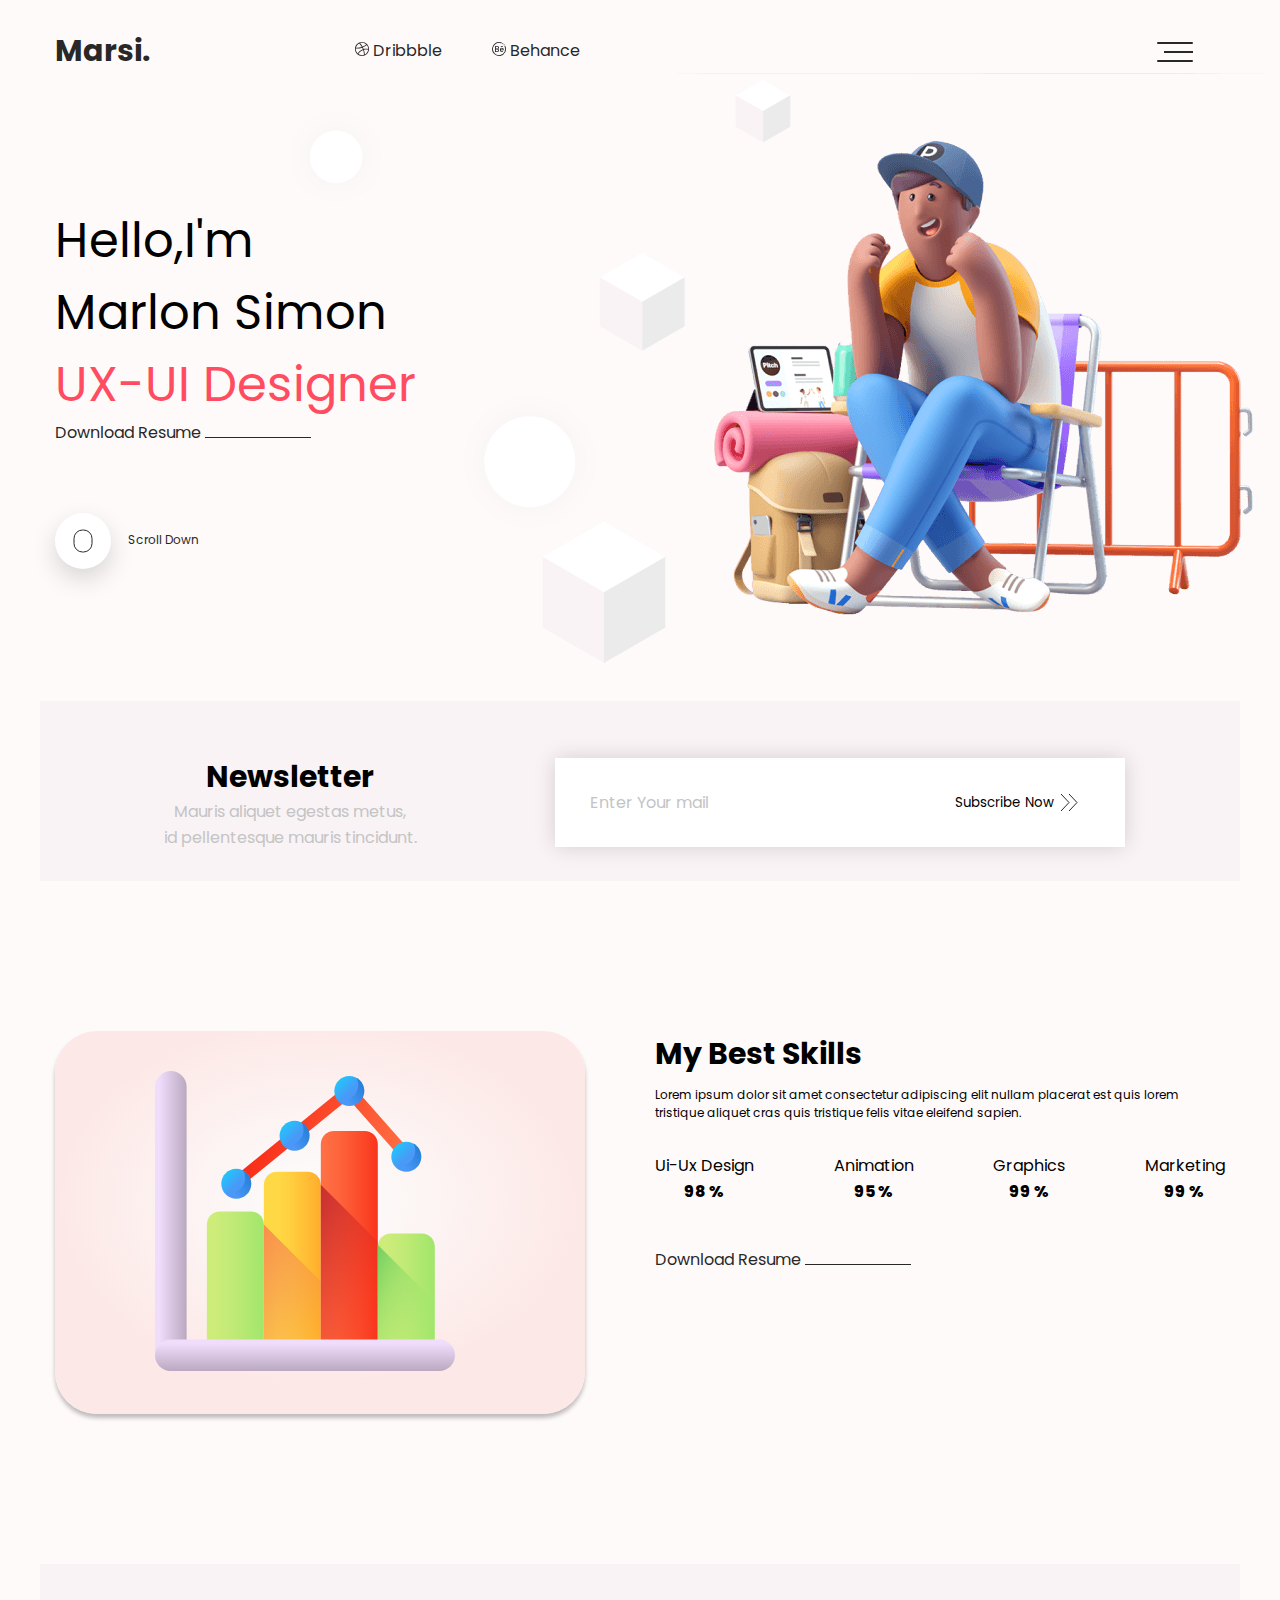
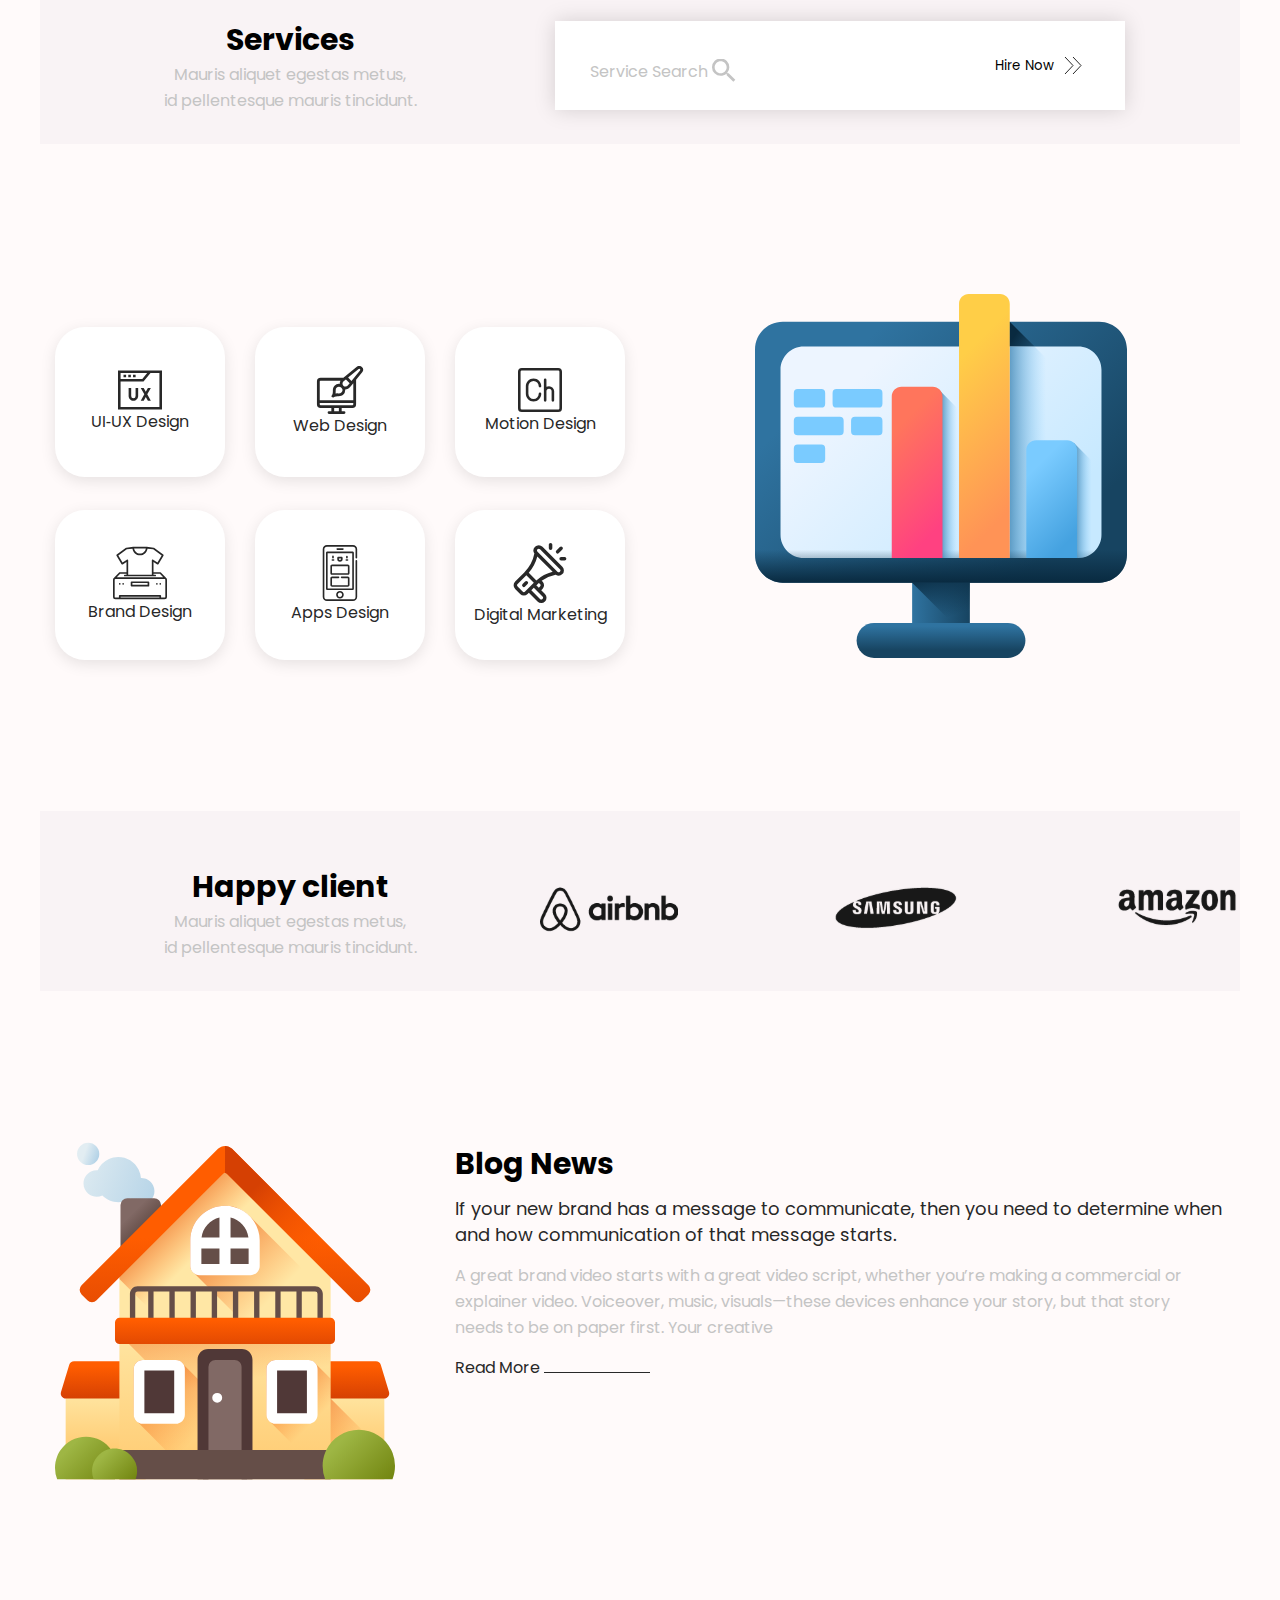
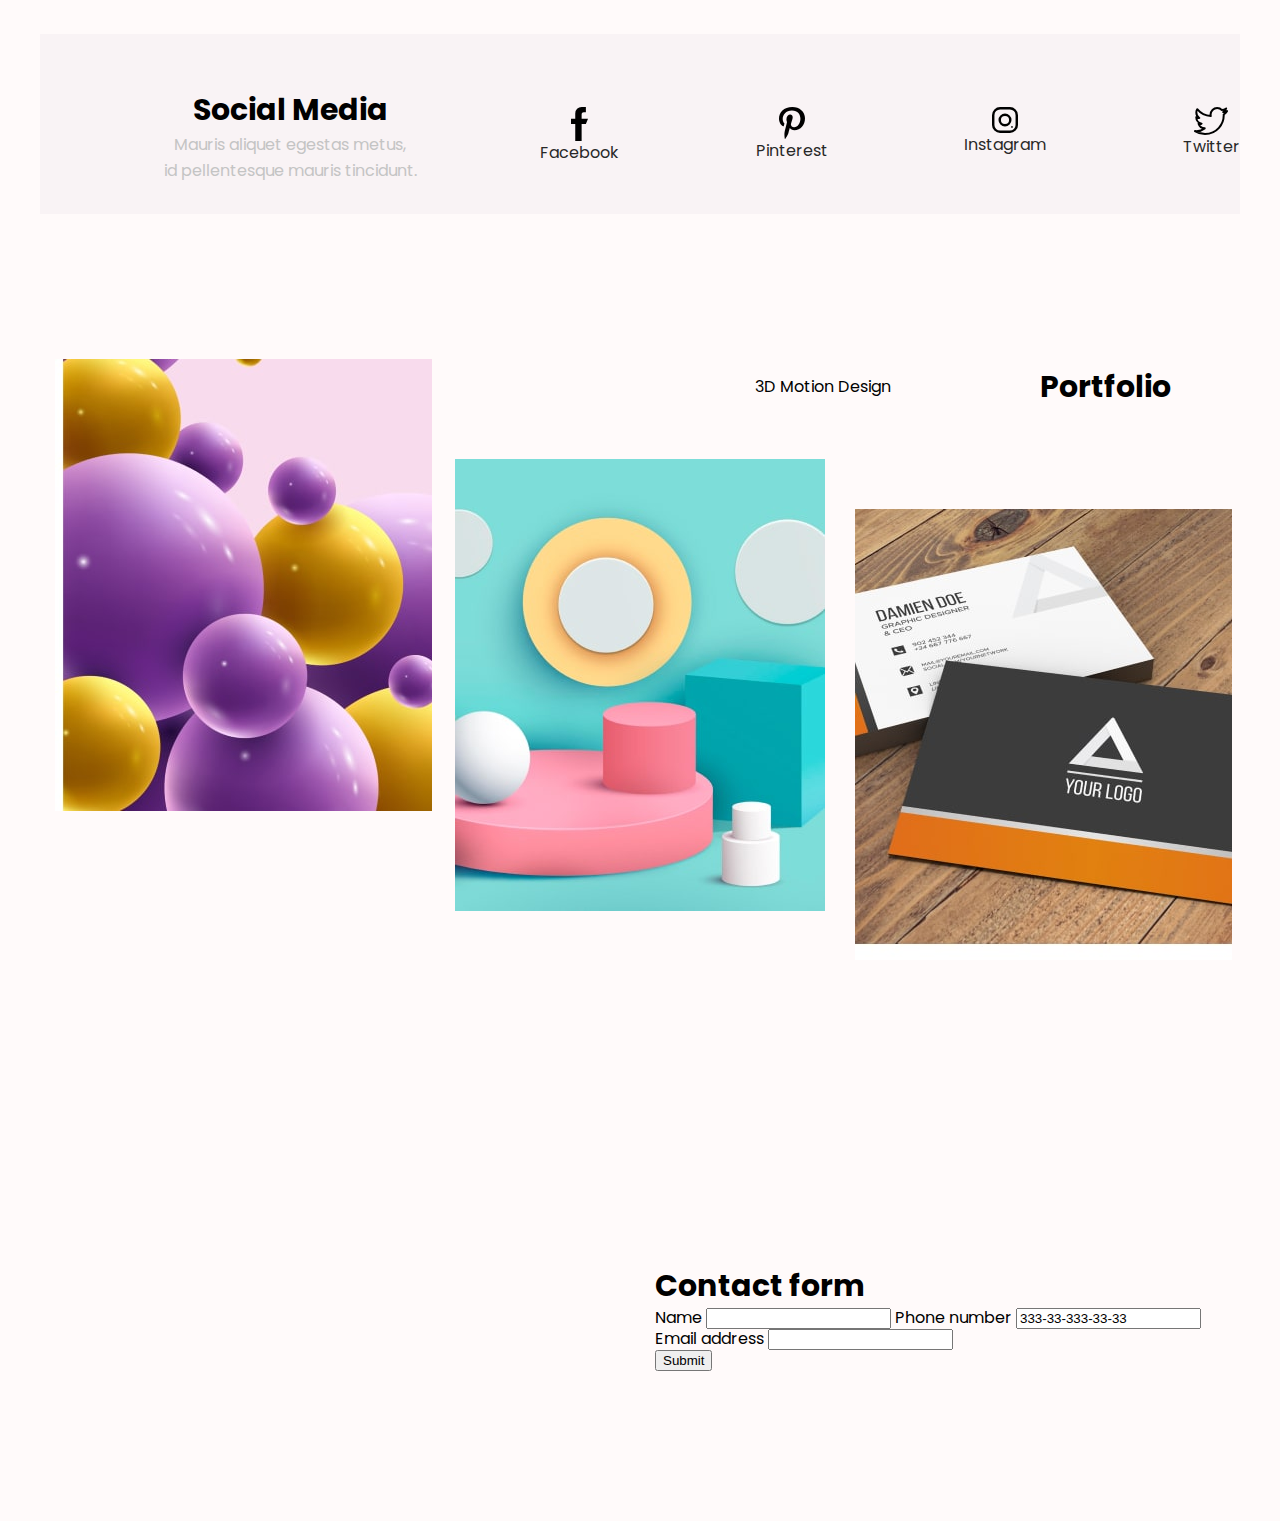
==== index.html @ aa829d6a "add style middle and js" ====
<!DOCTYPE html>
<html lang="en">
<head>
    <meta charset="UTF-8">
    <meta name="viewport" content="width=device-width, initial-scale=1.0">
    <title>Marsi</title>
    <link href="https://fonts.googleapis.com/css2?family=Poppins:wght@400;700&display=swap" rel="stylesheet">
    <link rel="stylesheet" href="./style/style.css">
</head> 
<body>
  <main class="wrappers">
    <nav class="menu">
      <div class="row vertical-center" >
      <div class="col-3">
        <a class="logo" href="#">Marsi.</a>
      </div>
      <div class="col-8">
          <ul class="social">
            <li >
              <a class="social-link" href="https://dribbble.com/">
                <svg width="14" height="14" viewBox="0 0 14 14" fill="none" xmlns="http://www.w3.org/2000/svg">
                  <path d="M7 0C3.14562 0 0 3.1459 0 7C0 10.8544 3.1459 14 7 14C10.8544 14 14 10.8541 14 7C14 3.14562 10.8541 0 7 0ZM11.748 3.0491C12.6219 4.09746 13.1554 5.43867 13.1783 6.90156C12.0829 6.64535 10.8664 6.62813 9.62746 6.85398C9.30508 6.91277 8.9827 6.98742 8.66223 7.07711C8.55559 6.78699 8.44238 6.49934 8.32207 6.21441C8.1993 5.92375 8.06969 5.63801 7.93406 5.35637C9.41035 4.79254 11.01 3.95309 11.748 3.0491ZM7 0.820312C8.60836 0.820312 10.0748 1.43801 11.1754 2.44836C10.7461 3.03379 9.52273 3.88609 7.56 4.62109C6.87477 3.34523 6.05309 2.17273 5.10371 1.11836C5.70145 0.925039 6.33883 0.820312 7 0.820312ZM4.2916 1.44648C5.25984 2.48363 6.09273 3.64191 6.77879 4.89316C4.73676 5.55406 2.6693 5.82367 0.969336 5.64949C1.38332 3.79969 2.62883 2.26051 4.2916 1.44648ZM0.820312 7C0.820312 6.81844 0.828789 6.63879 0.844102 6.46133C1.21926 6.50098 1.61055 6.52094 2.01496 6.52094C3.60992 6.52094 5.40176 6.21414 7.16133 5.63145C7.42984 6.18105 7.67129 6.74652 7.8843 7.32594C7.19824 7.57258 6.53051 7.88621 5.90352 8.25945C4.36625 9.17465 3.2416 10.3521 2.77512 11.5054C1.57281 10.3772 0.820312 8.77488 0.820312 7ZM7 13.1797C5.67957 13.1797 4.45457 12.7632 3.44914 12.0548C3.76086 11.0015 4.81523 9.86207 6.32324 8.96437C6.85453 8.64773 7.47578 8.34941 8.15199 8.10688C8.63133 9.61352 8.925 11.2038 9.01824 12.8409C8.38551 13.0602 7.70656 13.1797 7 13.1797ZM9.81832 12.4988C9.70457 10.9041 9.40762 9.35156 8.93102 7.86023C10.2599 7.49492 11.7359 7.37242 13.1357 7.73555C12.8879 9.81394 11.605 11.5793 9.81832 12.4988Z" fill="#282828"/>
                  </svg>
                Dribbble
             </a>
            </li>
            <li>
              <a class="social-link" href="http://www.behance.net/">
                <svg width="14" height="14" fill="none" xmlns="http://www.w3.org/2000/svg"><path d="M11.432 1.585a7.117 7.117 0 00-.757-.541l-.46.744c.232.143.454.301.664.474l.553-.677zM12.703 2.943a7.127 7.127 0 00-.59-.721l-.64.598c.187.199.36.41.518.631l.712-.508z" fill="#282828"/><path d="M13.193 3.736l-.773.41a6.123 6.123 0 11-2.924-2.739l.356-.799a6.998 6.998 0 103.341 3.128z" fill="#282828"/><path d="M6.563 4.533a1.75 1.75 0 00-1.311-.593H3.065v6.124h2.187a1.75 1.75 0 001.156-3.062 1.75 1.75 0 00.155-2.47zM5.252 9.189H3.94V7.44h1.312a.875.875 0 010 1.75zm0-2.624H3.94v-1.75h1.312a.875.875 0 010 1.75zM11.812 7.877A2.089 2.089 0 009.844 5.69a2.089 2.089 0 00-1.968 2.187 2.088 2.088 0 001.968 2.187c.5-.004.976-.209 1.323-.568l-.621-.613a.993.993 0 01-.702.307 1.13 1.13 0 01-1.031-.875h3v-.438zm-3-.437a1.13 1.13 0 011.032-.875c.5.031.919.387 1.03.875H8.814zM10.938 3.94H8.75v.875h2.187V3.94z" fill="#282828"/></svg>
                Behance
              </a>
           </li>
          </ul>
      </div>
      <div class="col-1 menu-block">
        
        <input class="menu-checkbox" type="checkbox">
        <button class="menu-button">
          <span class="menu-button_icon"></span>
        </button>
        <ul class="menu-block-list">
          <li class="menu-block-item">
            <a href="#">Home</a>
          </li>
          <li class="menu-block-item">
            <a href="#">About</a>
          </li>
          <li class="menu-block-item">
            <a href="#">Portfolio</a>
          </li>
        </ul>
      </div>
    </div>
    </nav>
    <header class="header">
      <div class="row vertical-center">
        <div class="col-5 col-lg-8">
          <h1>Hello,I'm <br>Marlon Simon <br><span> UX-UI Designer</span></h1> 
        <div class="resume">
          <a class="resume-link" href="#">Download Resume <span class="line"></span></a>
        </div>
          <button class="scroll-down-button">
            <span class="icon"></span>
            Scroll Down
          </button>
        </div>  
        <div class="col-7 hide-lg text-right col-lg-4">
          <img class="header-img"src="./img/main-header.png" alt="UX-UI Designer Illustration">
        </div>
      </div>
    </header> 
    <div class="row vertical-center additional-block bg-grey">
      <div class="col-5 additional-text">
        <h2>Newsletter</h2>
        <p class="transparency">Mauris aliquet egestas metus,<br> id pellentesque mauris tincidunt.</p>
      </div>
      <div class="col-7 additional-input">
        <input type="text" id="email" name="email">
        <label for="email">Enter Your mail</label>
        <button>
          Subscribe Now
        </button>
      </div>
    </div>
    <section class="section">
      <div class="row">
        <div class="col-6">
          <div class="graph-background">
            <img src="./img/graph.svg" alt="My best skills illustration">
          </div>
        </div>
        <div class="col-6">
          <h2 class="space-bottom">My Best Skills</h2>
          <p class="small">Lorem ipsum dolor sit amet consectetur adipiscing elit nullam placerat est quis lorem tristique aliquet cras quis tristique felis vitae eleifend sapien.</p>
          <ul class="row skills-list">
            <li class="skills-list-item">
              <span>Ui-Ux Design</span>
              <strong>98&nbsp;%</strong>
            </li>
            <li class="skills-list-item">
              <span>Animation</span>
              <strong>95&nbsp;%</strong>
            </li>
            <li class="skills-list-item">
              <span>Graphics</span>
              <strong>99&nbsp;%</strong>
            </li>
            <li class="skills-list-item">
              <span>Marketing</span>
              <strong>99&nbsp;%</strong>
            </li>
          </ul>
          <div class="resume">
            <a class="resume-link" href="/">Download Resume <span class="line"></span></a>
          </div>
        </div>
      </div>
    </section>
    <div class="row vertical-center additional-block bg-grey">
      <div class="col-5 additional-text">
        <h2>Services</h2>
        <p class="transparency">Mauris aliquet egestas metus,<br> id pellentesque mauris tincidunt.</p>
      </div>
      <div class="col-7 additional-input">
        <input type="text" id="search" name="search">
        <label for="search">Service Search
          <img src="./img/search-icon.svg"></img>
        </label>
        <button>
          Hire Now
        </button>
      </div>
    </div>
    <section class="section">
      <div class="row">
        <div class="col-6">
          <ul class="row wrap list-icon">
            <li class="col-4 icon-background">
              <div>
                <img src="./img/ux-ui desing.svg" alt="UX-UI Design">
                <span>UI&#8209;UX&nbsp;Design</span>
              </div>
            </li>
            <li class="col-4 icon-background">
              <div>
                <img src="./img/web-desing.svg" alt="Web Design">
                <span>Web&nbsp;Design</span>
              </div>
            </li>
            <li class="col-4 icon-background">
              <div>
                <img src="./img/motion desing.svg" alt="Motion Design">
                <span>Motion&nbsp;Design</span>
              </div>
            </li>  
            <li class="col-4 icon-background">
              <div>
                <img src="./img/brand-desing.svg" alt="Brand Design">
                <span>Brand&nbsp;Design</span>
              </div>
            </li>
            <li class="col-4 icon-background">
              <div>
                <img src="./img/apps-desing.svg" alt="Apps Design">
                <span>Apps&nbsp;Design</span>
              </div>
            </li> 
            <li class="col-4 icon-background">
              <div>
                <img src="./img/digital marketing.svg" alt="Digital Marketing">
                <span>Digital&nbsp;Marketing</span>
              </div>
            </li>
          </ul>
        </div>
        <div class="col-5 offset-1">
          <img src="./img/monitor-icon.svg" alt="Monitor icon">
        </div>
      </div>
    </section>
    <div class="row vertical-center additional-block bg-grey">
      <div class="col-5 additional-text">
        <h2>Happy client</h2>
        <p class="transparency">Mauris aliquet egestas metus,<br> id pellentesque mauris tincidunt.</p>
      </div>
      <div class="col-7">
        <ul class="row link-list">
          <li>
            <div>
              <a href="https://www.airbnb.ru/">
                <img src="./img/airbnb.svg" alt="airbnb">
              </a>
            </div>
          </li>
          <li>
            <div>
              <a href="https://www.samsung.com/sec/">
                <img src="./img/samsung.svg" alt="samsung">
              </a>
            </div>
          </li>
          <li>
            <div>
              <a href="https://www.amazon.com/">
                <img src="./img/amazon.svg" alt="amazon">
              </a>
            </div>
          </li>
        </ul>
      </div>
    </div>
    <section class="section">
      <div class="row">
        <div class="col-4">
          <img src="./img/house-icon.svg" alt="House-icon">
        </div>
        <div class="col-8 ">
          <h2 class="space-bottom">Blog News</h2>
          <p class="middle margin-bottom">If your new brand has a message to communicate, then you need to determine when <br> and how communication of that message starts.</p>
          <p class="transparency margin-bottom">A great brand video starts with a great video script, whether you’re making a commercial or <br> explainer video. Voiceover, music, visuals—these devices enhance your story, but that story <br> needs to be on paper first. Your creative  </p>
          <div class="resume">
            <a class="resume-link" href="/">Read More <span class="line"></span></a>
          </div>
        </div>
      </div>
    </section>
    <div class="row vertical-center additional-block bg-grey">
      <div class="col-5 additional-text">
        <h2>Social Media </h2>
        <p class="transparency">Mauris aliquet egestas metus,<br> id pellentesque mauris tincidunt.</p>
      </div>
      <div class="col-7">
        <ul class="row link-list">
          <li>
              <a class="media-link" href="https://www.facebook.com/">
                <img src="./img/facebook.svg" alt="Facebook-icon">
                <span>Facebook</span>
              </a>
          </li>
          <li>
              <a class="media-link" href="https://www.pinterest.com/">
                <img src="./img/pinterest.svg" alt="pinterest-icon">
                <span>Pinterest</span>
              </a>
          </li>
          <li>
              <a class="media-link" href="https://www.instagram.com/?hl=ru">
                <img src="./img/instagram.svg" alt="instagram-icon">
                <span>Instagram</span>
              </a>
          </li>
          <li>
              <a class="media-link" href="https://twitter.com/?lang=ru">
                <img src="./img/twitter.svg" alt="twitter-icon">
                <span>Twitter</span>
              </a>         
          </li>
        </ul>
      </div>
    </div>
    <section class="section">
      <div class="row vertical-center">
        <div class="col-7">&nbsp;</div>
        <div class="col-3">3D Motion Design</div>
        <div class="col-2">
          <h2 class="text-right">Portfolio</h2>
        </div>
      </div>
        <div class="row gallery">
          <div class="col-4 mt">
            <img class="gallery-image" src="./img/photo-1.jpg" alt="photo-1">
          </div>
          <div class="col-4 mt">
            <img class="gallery-image" src="./img/photo-2.jpg" alt="photo-2">
          </div>
          <div class="col-4 mt">
            <img class="gallery-image" src="./img/photo-3.jpg" alt="photo-3">
          </div>
      </div>
  </section>
    <section class="section">
      <div class="row vertical-center">
        <div class="col-6">
        </div>
        <div class="col-6">
          <form action="" class="form-contact">
            <h2>Contact form</h2>
            <div class="form-row">
              <label for="name">Name</label>
              <input type="text" id="name" minlength="2" maxlength="200" autocomplete="additional-name" required>
              <label for="phone">Phone number</label>
              <input type="tel" value="333-33-333-33-33" placeholder="999-11-22-33-44" pattern="[0-9]{3}-[0-9]{2}-[0-9]{3}-[0-9]{2}-[0-9]{2}" id="phone" required>
            </div>
            <div class="form-row">
              <label for="email-contact">Email address</label>
              <input type="email-contact" pattern="[^@\s]+@[^@\s]+" id="email-contact" autocomplete="email" required>
            </div>
            <div class="form-row">
              <button>Submit</button>
            </div>
          </form>
        </div>
      </div>  
    </section>
</main>
<script src="./js/main.js"></script>
</body>
</html>
---- style/style.css ----
/* http://meyerweb.com/eric/tools/css/reset/
v2.0 | 20110126
License: none (public domain)
*/
html, body, div, span, applet, object, iframe,
h1, h2, h3, h4, h5, h6, p, blockquote, pre,
a, abbr, acronym, address, big, cite, code,
del, dfn, em, img, ins, kbd, q, s, samp,
small, strike, strong, sub, sup, tt, var,
b, u, i, center,
dl, dt, dd, ol, ul, li,
fieldset, form, label, legend,
table, caption, tbody, tfoot, thead, tr, th, td,
article, aside, canvas, details, embed,
figure, figcaption, footer, header, hgroup,
menu, nav, output, ruby, section, summary,
time, mark, audio, video {
  margin: 0;
  padding: 0;
  border: 0;
  font-size: 100%;
  font: inherit;
  vertical-align: baseline;
}

* {
  -webkit-box-sizing: border-box;
          box-sizing: border-box;
}

/* HTML5 display-role reset for older browsers */
article, aside, details, figcaption, figure,
footer, header, hgroup, menu, nav, section {
  display: block;
}

body {
  line-height: 1;
}

ol, ul {
  list-style: none;
}

blockquote, q {
  quotes: none;
}

blockquote:before, blockquote:after,
q:before, q:after {
  content: '';
  content: none;
}

table {
  border-collapse: collapse;
  border-spacing: 0;
}

body {
  display: -webkit-box;
  display: -ms-flexbox;
  display: flex;
  -webkit-box-orient: vertical;
  -webkit-box-direction: normal;
      -ms-flex-direction: column;
          flex-direction: column;
  -webkit-box-align: center;
      -ms-flex-align: center;
          align-items: center;
  background-color: #FFFAFA;
  font-family: 'Poppins', sans-serif;
}

.wrappers {
  width: 100%;
  max-width: 1170px;
  min-width: 420px;
}

@media (max-width: 1200px) {
  .wrappers {
    padding: 0 60px;
  }
}

.section {
  padding: 150px 0;
}

.row {
  display: -webkit-box;
  display: -ms-flexbox;
  display: flex;
  margin: 0 -15px;
}

.row.vertical-center {
  -webkit-box-align: center;
      -ms-flex-align: center;
          align-items: center;
}

.row.wrap {
  -ms-flex-wrap: wrap;
      flex-wrap: wrap;
}

.col-1, .col-3, .col-4, .col-5, .col-6, .col-7, .col-8 {
  padding: 0 15px;
}

.col-8 {
  width: calc(100% * 8 / 12);
}

.col-3 {
  width: calc(100% * 3 / 12);
}

.col-1 {
  width: calc(100% * 1 / 12);
}

@media (max-width: 9 992px) {
  .col-lg-4 {
    width: calc(100% * 4 / 12) !important;
  }
}

.col-4 {
  width: calc(100% * 4 / 12);
}

.col-5 {
  width: calc(100% * 5 / 12);
}

@media (max-width: 992px) {
  .col-lg-8 {
    width: calc(100% * 8 / 12) !important;
  }
}

.col-6 {
  width: calc(100% * 6 / 12);
}

.col-7 {
  width: calc(100% * 7 / 12);
}

.offset-1 {
  margin-left: calc(100% * 1 / 12);
}

@media (max-width: 992px) {
  .hide-lg {
    display: none;
  }
}

.text-right {
  text-align: right;
}

.social {
  display: -webkit-box;
  display: -ms-flexbox;
  display: flex;
}

.social-link:hover {
  color: #FF4C60;
}

.social-link:hover svg path {
  fill: #FF4C60;
}

.social li:first-child {
  margin-right: 50px;
}

.resume {
  color: #282828;
}

.resume-link:hover .line {
  left: -96px;
}

.line {
  position: relative;
  left: 0;
  display: inline-block;
  width: 106px;
  height: 1px;
  background-color: #282828;
  -webkit-transition: left .3s;
  transition: left .3s;
}

a {
  text-decoration: none;
  font-family: inherit;
  font-size: 16px;
  line-height: 24px;
  color: #282828;
  font-style: normal;
}

.logo {
  font-style: normal;
  font-weight: bold;
  font-size: 30px;
  line-height: 45px;
  color: #282828;
}

h2 {
  font-weight: 700;
  font-size: 30px;
  line-height: 45px;
}

h2.space-bottom {
  margin-bottom: 10px;
}

p {
  font-size: 18px;
  line-height: 26px;
}

p.transparency {
  font-size: 16px;
  color: #C4C4C4;
}

p.small {
  font-size: 12px;
  line-height: 18px;
}

p.middle {
  font-size: 18px;
  line-height: 26px;
  color: #282828;
}

p.margin-bottom {
  margin-bottom: 15px;
}

.bg-grey {
  background: #F9F3F5;
}

.header {
  min-height: 500px;
  background-image: url("../img/header-bg.svg");
  background-repeat: no-repeat;
  background-position: 35% center;
  background-size: contain;
}

@media (max-width: 992px) {
  .header {
    display: -webkit-box;
    display: -ms-flexbox;
    display: flex;
    -webkit-box-orient: vertical;
    -webkit-box-direction: normal;
        -ms-flex-direction: column;
            flex-direction: column;
    -webkit-box-pack: center;
        -ms-flex-pack: center;
            justify-content: center;
  }
}

.header h1 {
  font-size: 48px;
  font-weight: 700px;
  line-height: 72px;
}

.header h1 span {
  color: #FF4C60;
}

.header .header-img {
  margin-right: -40px;
}

.menu {
  padding-top: 28px;
}

.menu-block {
  position: relative;
}

.menu-block-list {
  position: absolute;
  display: none;
  padding: 10px;
  background: #ffffff;
  -webkit-box-shadow: 0 0 10px rgba(0, 0, 0, 0.25);
          box-shadow: 0 0 10px rgba(0, 0, 0, 0.25);
  border-radius: 5px;
}

.menu-checkbox {
  position: absolute;
  left: 15px;
  width: 45px;
  height: 20px;
  padding: 0;
  z-index: 2;
  opacity: 0;
}

.menu-checkbox:hover {
  cursor: pointer;
}

.menu-checkbox:checked + .menu-button .menu-button_icon {
  background: transparent;
  -webkit-transform: translateX(12px);
          transform: translateX(12px);
}

.menu-checkbox:checked + .menu-button .menu-button_icon::before {
  -webkit-transform: rotate(45deg) translateY(12px);
          transform: rotate(45deg) translateY(12px);
}

.menu-checkbox:checked + .menu-button .menu-button_icon::after {
  -webkit-transform: rotate(-45deg) translateY(-12px);
          transform: rotate(-45deg) translateY(-12px);
}

.menu-checkbox:checked ~ .menu-block-list {
  display: block;
}

.menu-button {
  width: 38px;
  border: 0;
  background-color: transparent;
  padding: 9px;
  font-size: 1px;
  -webkit-transition: opacity .2s;
  transition: opacity .2s;
}

.menu-button:hover {
  cursor: pointer;
  opacity: .6;
}

.menu-button_icon {
  position: relative;
  display: inline-block;
  width: 29px;
  height: 2px;
  background: #282828;
  text-align: right;
  -webkit-transition: all .2s ease-in;
  transition: all .2s ease-in;
}

.menu-button_icon::before, .menu-button_icon::after {
  content: "";
  position: absolute;
  right: 0;
  background: #282828;
  width: 36px;
  height: 2px;
  border-radius: 10px;
  -webkit-transition: all .2s ease-in;
  transition: all .2s ease-in;
}

.menu-button_icon::before {
  top: -9px;
}

.menu-button_icon::after {
  top: 9px;
}

.scroll-down-button {
  -webkit-appearance: none;
     -moz-appearance: none;
          appearance: none;
  margin-top: 68px;
  padding: 0;
  border: 0;
  background: transparent;
  font-family: inherit;
  font-size: 12px;
  color: #282828;
}

.scroll-down-button .icon {
  position: relative;
  display: inline-block;
  margin-right: 14px;
  width: 56px;
  height: 56px;
  border-radius: 50%;
  background-color: #ffffff;
  -webkit-box-shadow: 0px 10px 25px rgba(0, 0, 0, 0.15);
          box-shadow: 0px 10px 25px rgba(0, 0, 0, 0.15);
  vertical-align: middle;
}

.scroll-down-button .icon:before {
  content: '';
  position: absolute;
  top: 50%;
  left: 50%;
  -webkit-transform: translate(-50%, -50%);
          transform: translate(-50%, -50%);
  width: 17px;
  height: 21px;
  border: 1px solid #282828;
  border-radius: 9px;
}

.scroll-down-button:hover {
  cursor: pointer;
}

.scroll-down-button:hover .icon {
  -webkit-box-shadow: 0px 2px 2px rgba(0, 0, 0, 0.15);
          box-shadow: 0px 2px 2px rgba(0, 0, 0, 0.15);
}

.additional-block {
  padding-top: 53px;
  padding-bottom: 30px;
}

.additional-text {
  text-align: center;
}

.additional-input {
  position: relative;
}

.additional-input input {
  width: 100%;
  max-width: 570px;
  padding: 37px 50px;
  border: 0;
  -webkit-box-shadow: 0px 0px 20px rgba(0, 0, 0, 0.15);
          box-shadow: 0px 0px 20px rgba(0, 0, 0, 0.15);
}

.additional-input input:focus {
  border: 2px solid #FF4C60;
  outline: 0;
}

.additional-input input:focus + label {
  display: none;
}

.additional-input label {
  position: absolute;
  top: 50%;
  left: 50px;
  -webkit-transform: translateY(-50%);
          transform: translateY(-50%);
  color: #C4C4C4;
}

.additional-input label > img {
  position: relative;
  top: 6px;
  height: 24px;
}

.additional-input button {
  position: absolute;
  right: 150px;
  top: 50%;
  -webkit-transform: translateY(-50%);
          transform: translateY(-50%);
  padding-right: 36px;
  border: none;
  background-color: transparent;
  background-image: url("../img/arrows-right.svg");
  background-repeat: no-repeat;
  background-size: 18px 19px;
  background-position: 90% center;
  font-family: inherit;
  -webkit-transition: all .2s ease-in;
  transition: all .2s ease-in;
}

.additional-input button:hover {
  cursor: pointer;
  background-position: right center;
}

.graph-background {
  max-width: 530px;
  padding: 40px 100px;
  background: radial-gradient(51.33% 49.78% at 49.47% 44.58%, #FDFDFD 0%, #FCE8E6 100%);
  -webkit-box-shadow: 0px 4px 4px rgba(0, 0, 0, 0.25);
          box-shadow: 0px 4px 4px rgba(0, 0, 0, 0.25);
  border-radius: 42px;
}

.skills-list {
  -webkit-box-pack: justify;
      -ms-flex-pack: justify;
          justify-content: space-between;
  margin: 36px 0 48px;
}

.skills-list-item {
  display: -webkit-box;
  display: -ms-flexbox;
  display: flex;
  -webkit-box-orient: vertical;
  -webkit-box-direction: normal;
      -ms-flex-direction: column;
          flex-direction: column;
  text-align: center;
}

.skills-list-item strong {
  padding-top: 10px;
  font-weight: 708;
}

.list-icon {
  -webkit-box-pack: justify;
      -ms-flex-pack: justify;
          justify-content: space-between;
}

.icon-background {
  padding-right: 15px;
  margin-top: 33px;
}

.icon-background > div {
  display: -webkit-box;
  display: -ms-flexbox;
  display: flex;
  -webkit-box-orient: vertical;
  -webkit-box-direction: normal;
      -ms-flex-direction: column;
          flex-direction: column;
  -webkit-box-pack: center;
      -ms-flex-pack: center;
          justify-content: center;
  -webkit-box-align: center;
      -ms-flex-align: center;
          align-items: center;
  width: 100%;
  min-width: 150px;
  min-height: 150px;
  background: #ffffff;
  -webkit-box-shadow: 0px 4px 15px rgba(0, 0, 0, 0.1);
          box-shadow: 0px 4px 15px rgba(0, 0, 0, 0.1);
  border-radius: 30px;
}

.icon-background > div span {
  display: -webkit-box;
  display: -ms-flexbox;
  display: flex;
  text-align: center;
  font-size: 16px;
  line-height: 24px;
  font-family: inherit;
  color: #282828;
}

.link-list {
  -webkit-box-pack: justify;
      -ms-flex-pack: justify;
          justify-content: space-between;
}

.media-link {
  display: -webkit-box;
  display: -ms-flexbox;
  display: flex;
  -webkit-box-orient: vertical;
  -webkit-box-direction: normal;
      -ms-flex-direction: column;
          flex-direction: column;
  -webkit-box-align: center;
      -ms-flex-align: center;
          align-items: center;
}

.gallery {
  padding-top: 100px;
}

.gallery .grayscale {
  -webkit-filter: grayscale(100%);
          filter: grayscale(100%);
  border-radius: 30px;
}

.gallery .mt:first-child {
  margin-top: -150px;
}

.gallery .mt:nth-child(2) {
  margin-top: -50px;
}
/*# sourceMappingURL=style.css.map */
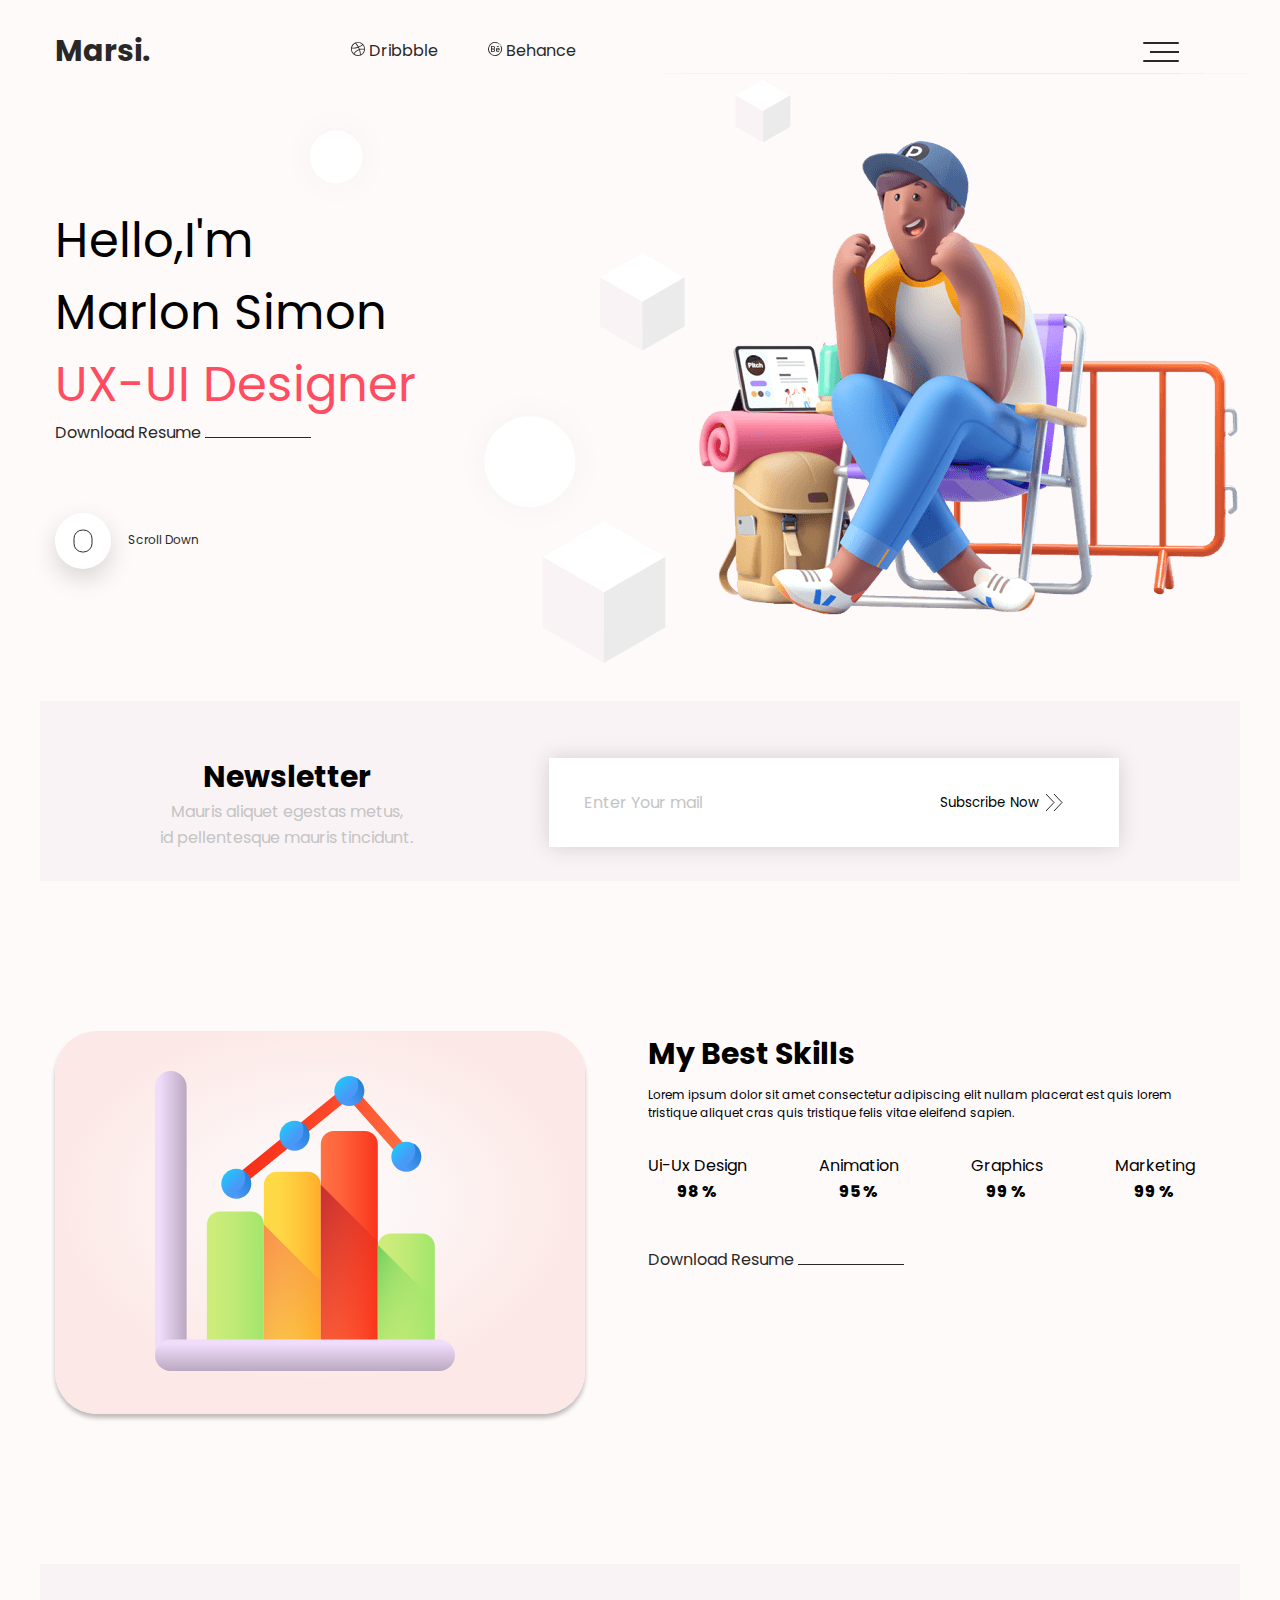
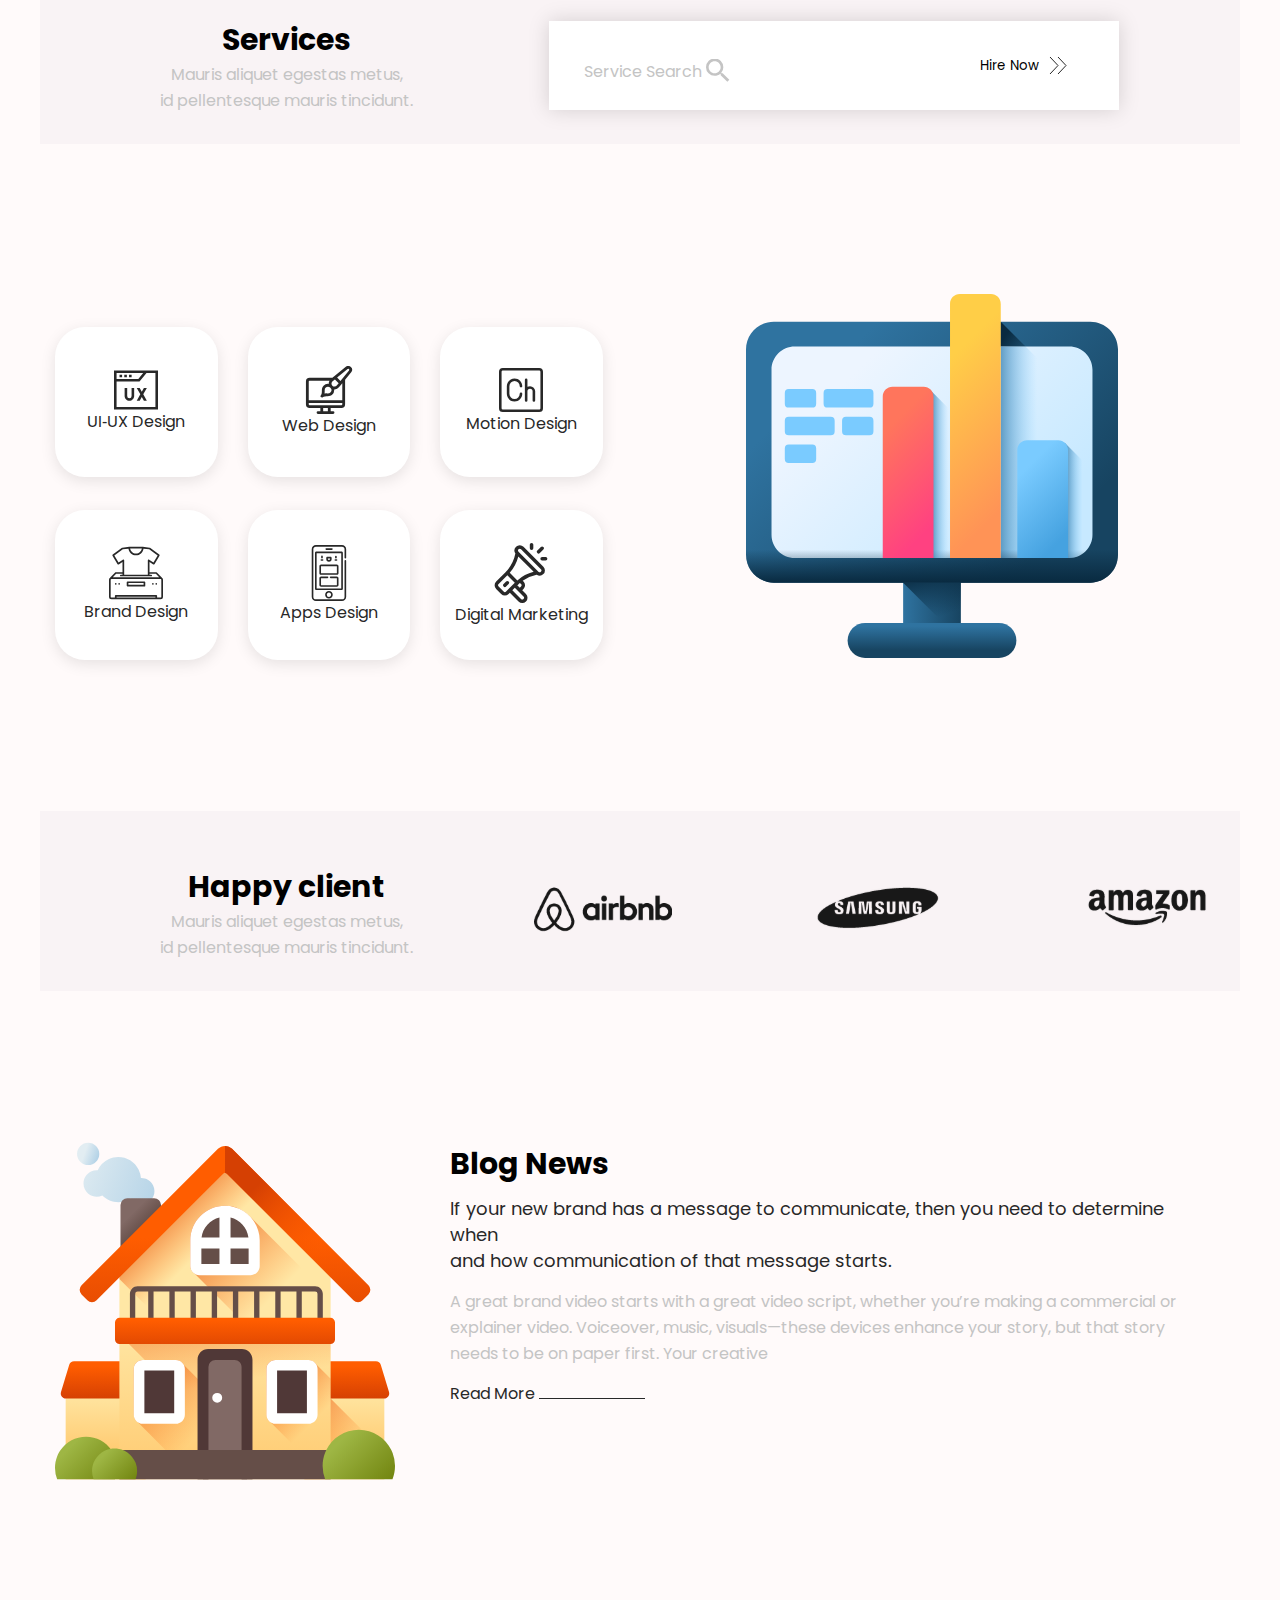
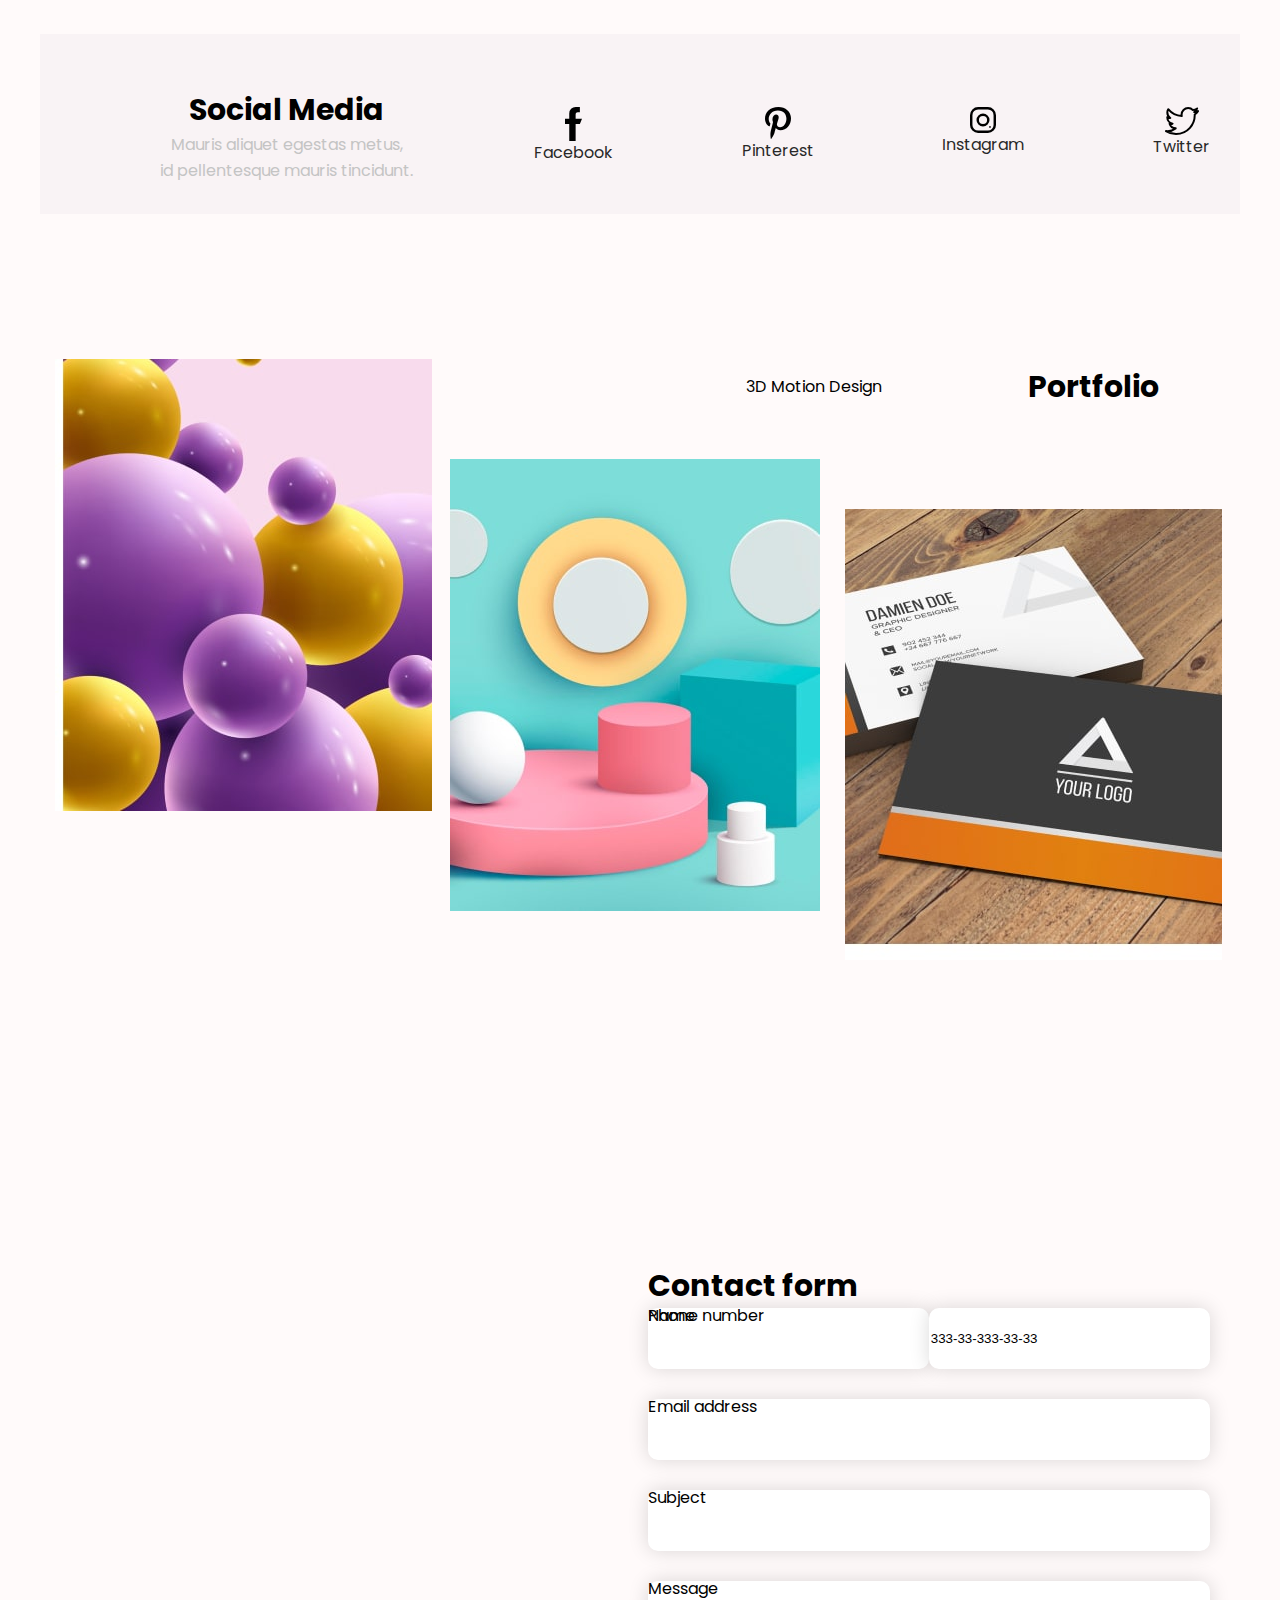
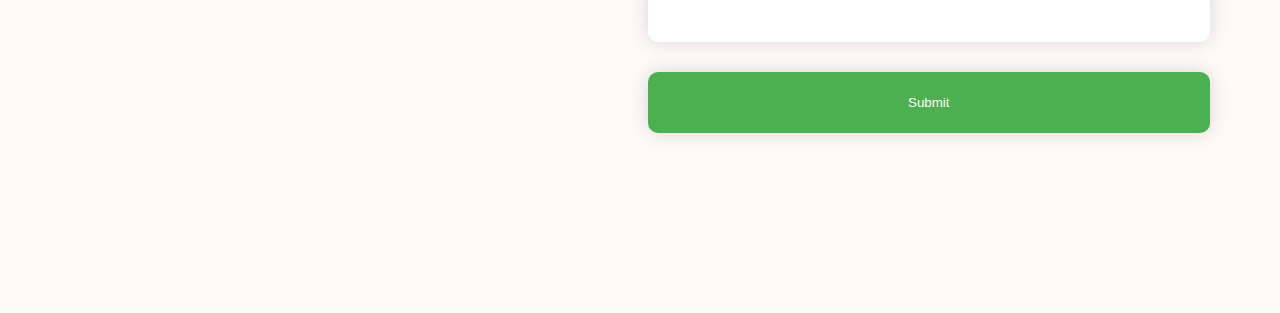
==== commit 47afdda9: "add style for form-contact" ====
--- a/index.html
+++ b/index.html
@@ -285,7 +285,7 @@
         <div class="col-6">
           <form action="" class="form-contact">
             <h2>Contact form</h2>
-            <div class="form-row">
+            <div class="form-row grow">
               <label for="name">Name</label>
               <input type="text" id="name" minlength="2" maxlength="200" autocomplete="additional-name" required>
               <label for="phone">Phone number</label>
@@ -296,7 +296,15 @@
               <input type="email-contact" pattern="[^@\s]+@[^@\s]+" id="email-contact" autocomplete="email" required>
             </div>
             <div class="form-row">
-              <button>Submit</button>
+              <label for="subject">Subject</label>
+              <input type="text" id="subject" required>
+            </div>
+            <div class="form-row">
+              <label for="message">Message</label>
+              <input type="text" id="message" required>
+            </div>
+            <div class="form-row">
+              <input type="submit" value="Submit">
             </div>
           </form>
         </div>
--- a/style/style.css
+++ b/style/style.css
@@ -93,6 +93,7 @@
   display: -ms-flexbox;
   display: flex;
   margin: 0 -15px;
+  padding-right: 15px;
 }
 
 .row.vertical-center {
@@ -622,4 +623,38 @@
 .gallery .mt:nth-child(2) {
   margin-top: -50px;
 }
+
+.form-row {
+  margin-bottom: 30px;
+}
+
+.form-row input {
+  -webkit-box-shadow: 0px 0px 20px rgba(0, 0, 0, 0.15);
+          box-shadow: 0px 0px 20px rgba(0, 0, 0, 0.15);
+  height: 61px;
+  border: none;
+  width: 100%;
+  border-radius: 10px;
+  cursor: text;
+}
+
+.form-row input[type=submit] {
+  background-color: #4CAF50;
+  color: #FDFDFD;
+  cursor: pointer;
+}
+
+.form-row label {
+  position: absolute;
+  text-align: center;
+}
+
+.grow {
+  display: -webkit-box;
+  display: -ms-flexbox;
+  display: flex;
+  -webkit-box-flex: 1;
+      -ms-flex-positive: 1;
+          flex-grow: 1;
+}
 /*# sourceMappingURL=style.css.map */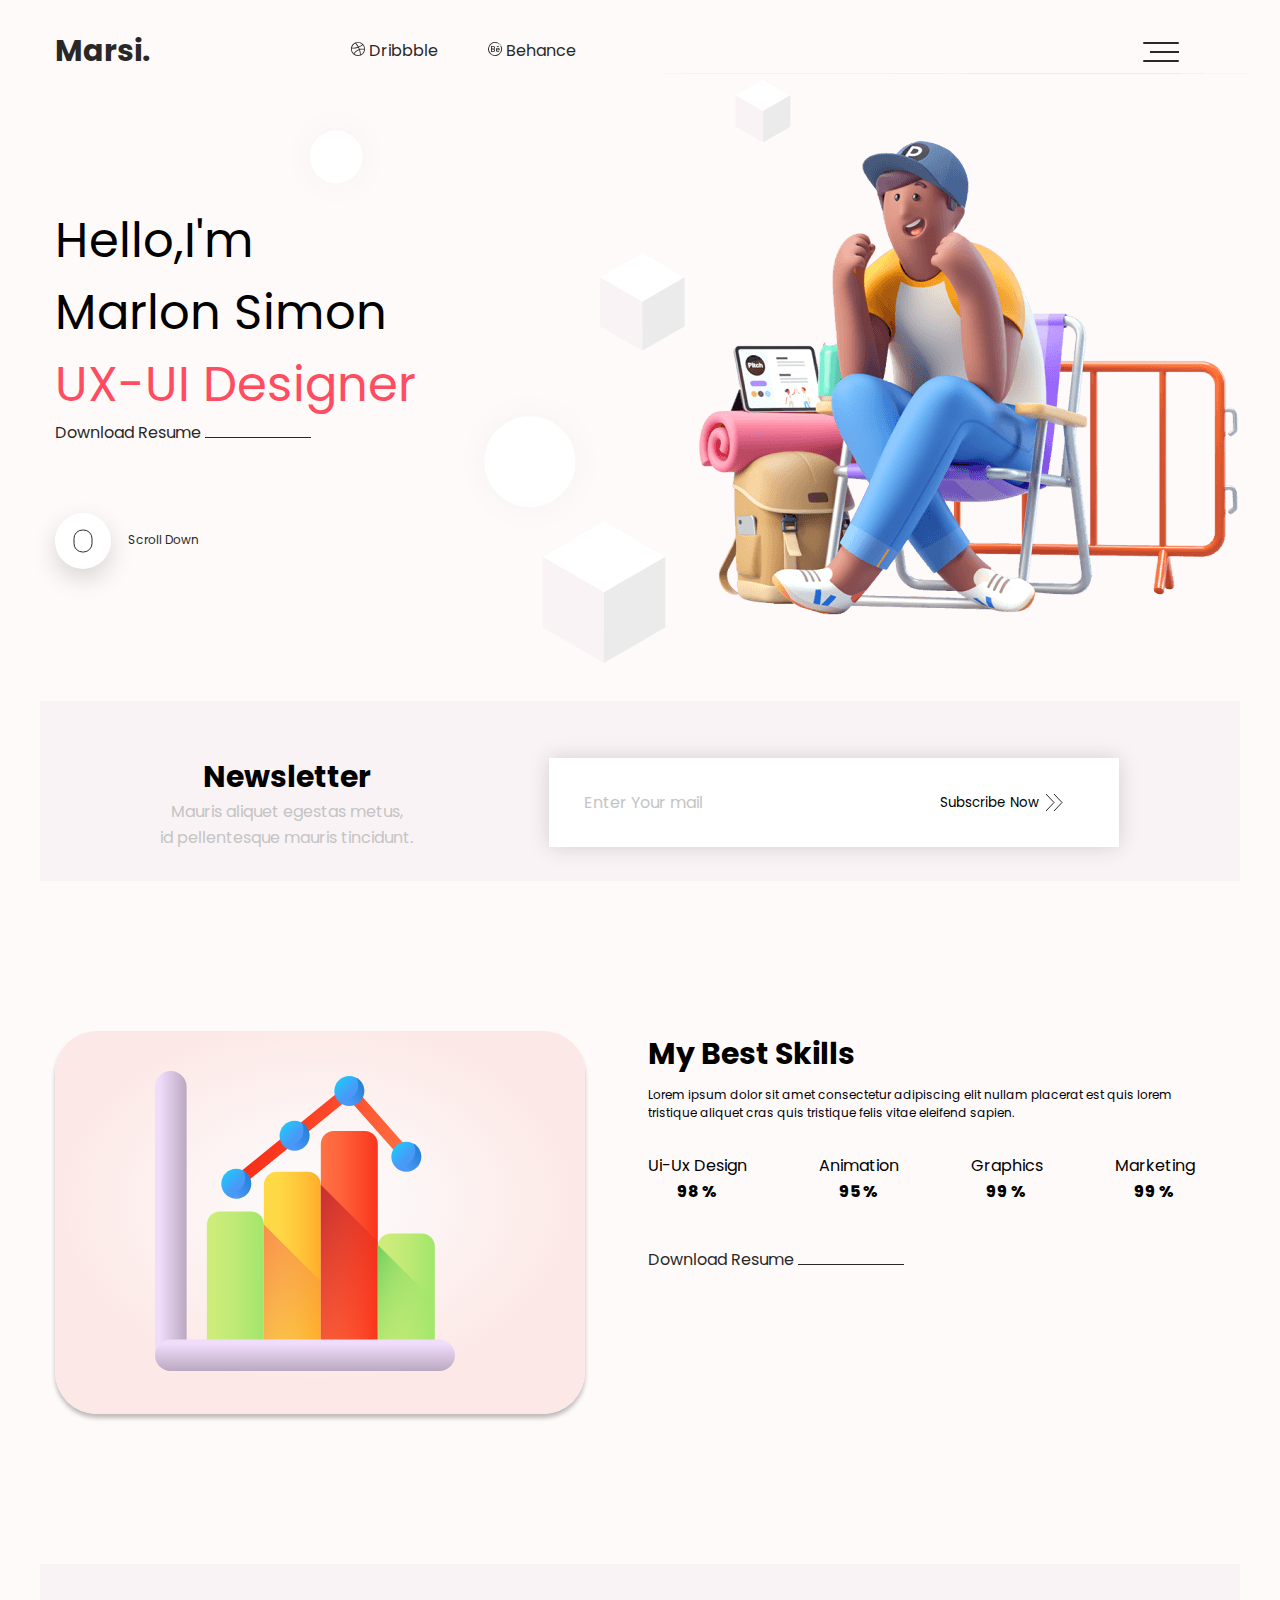
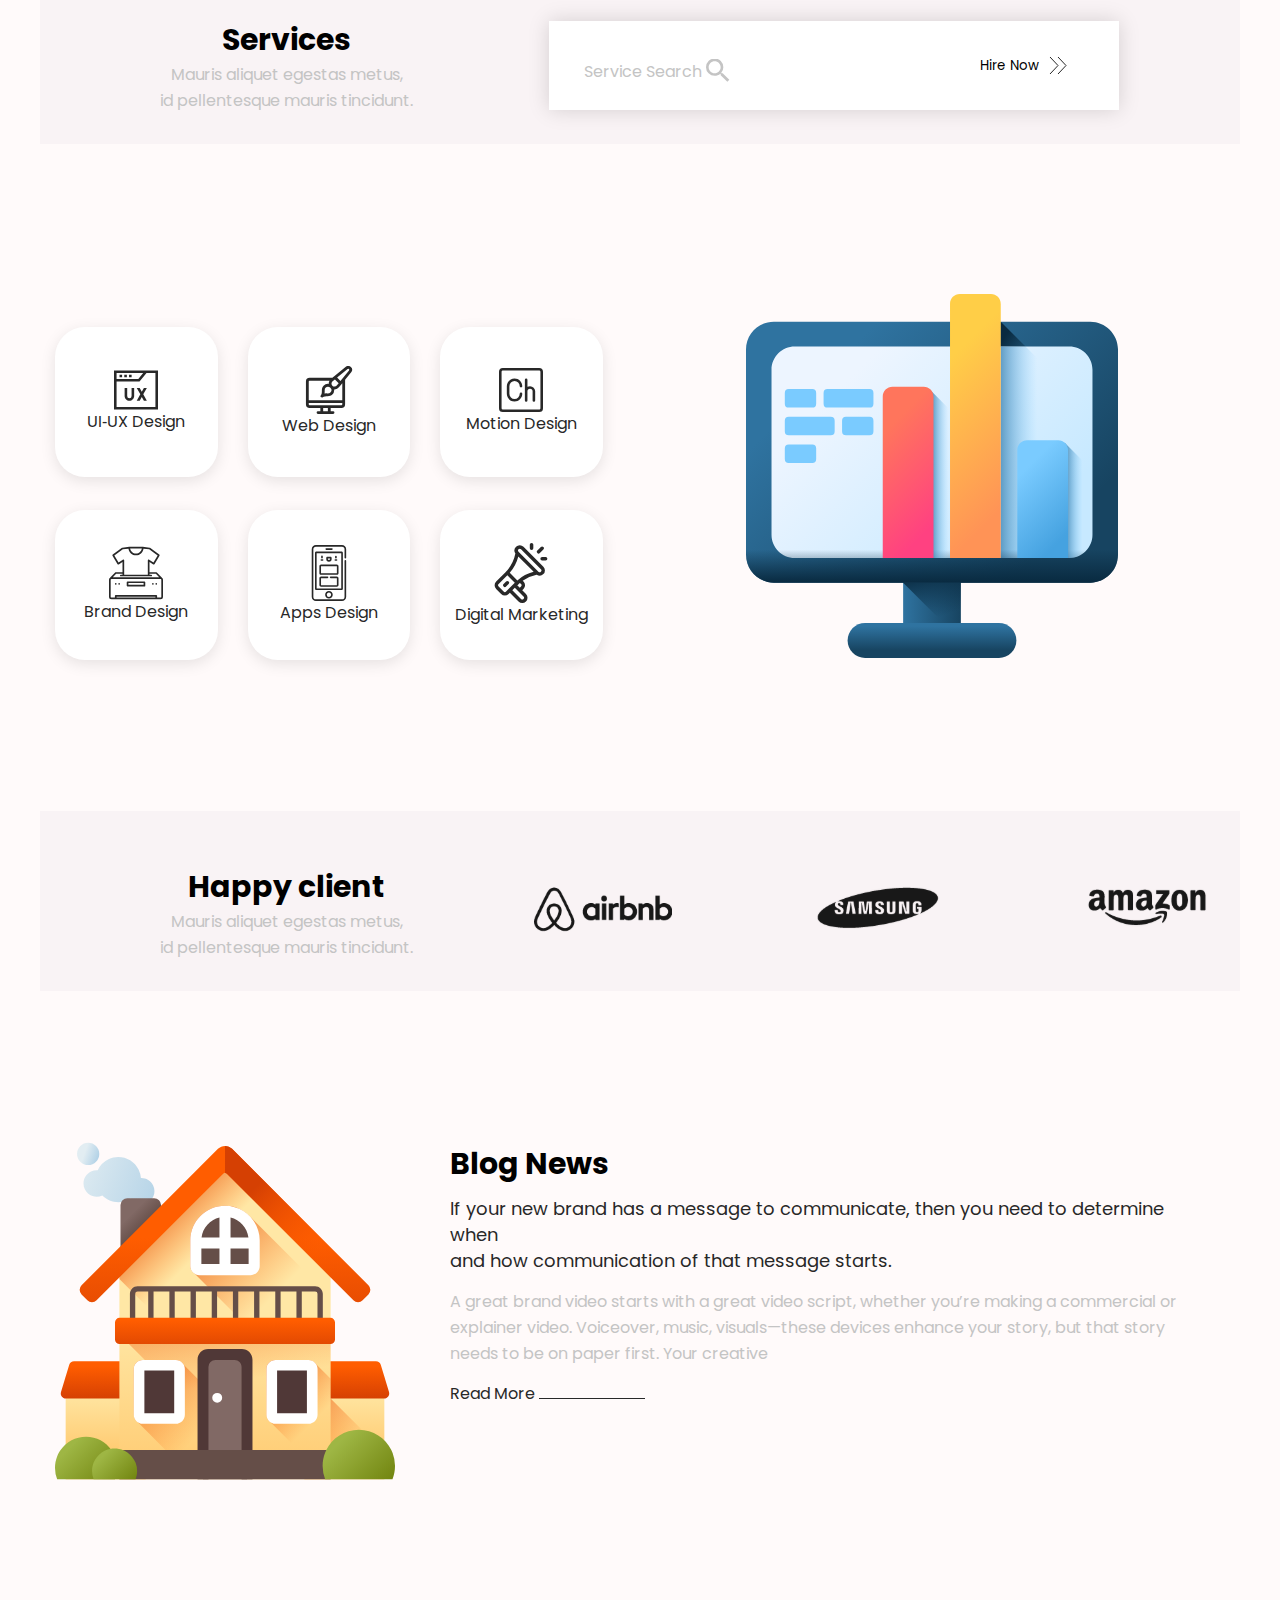
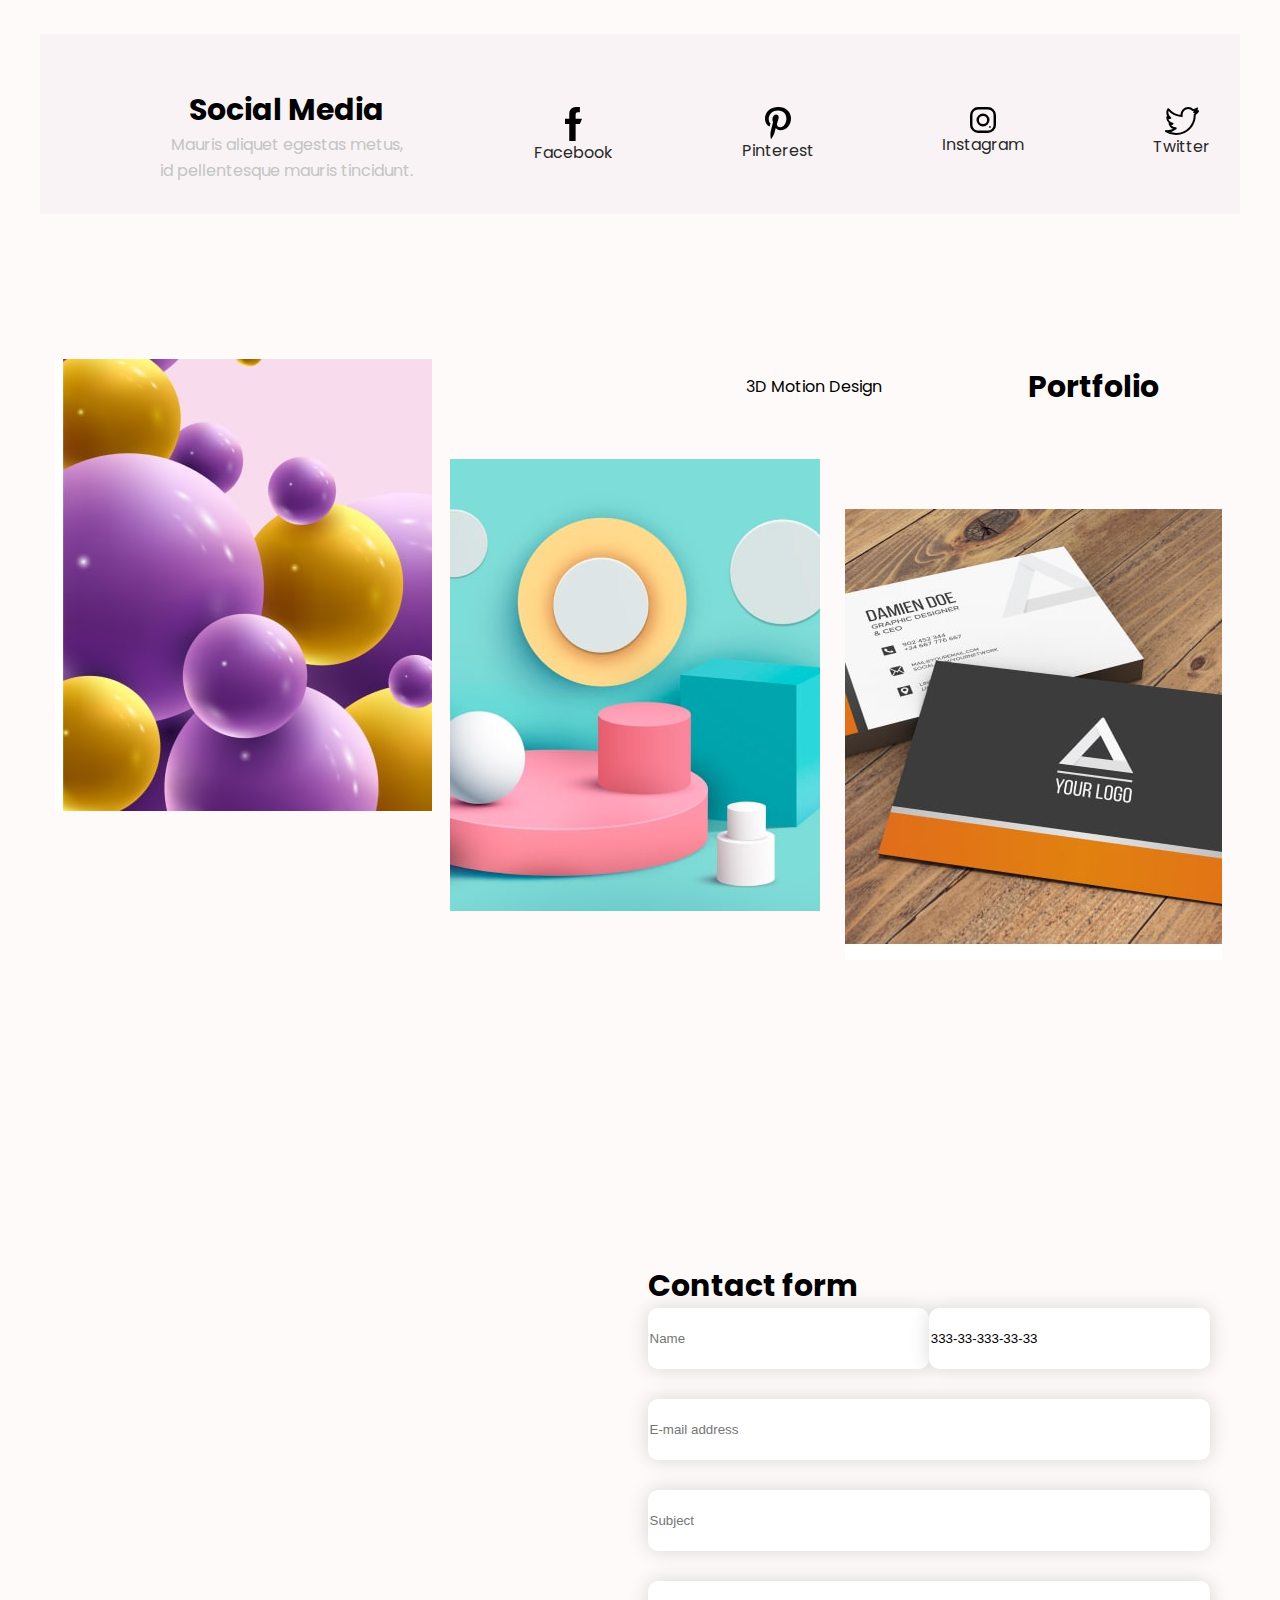
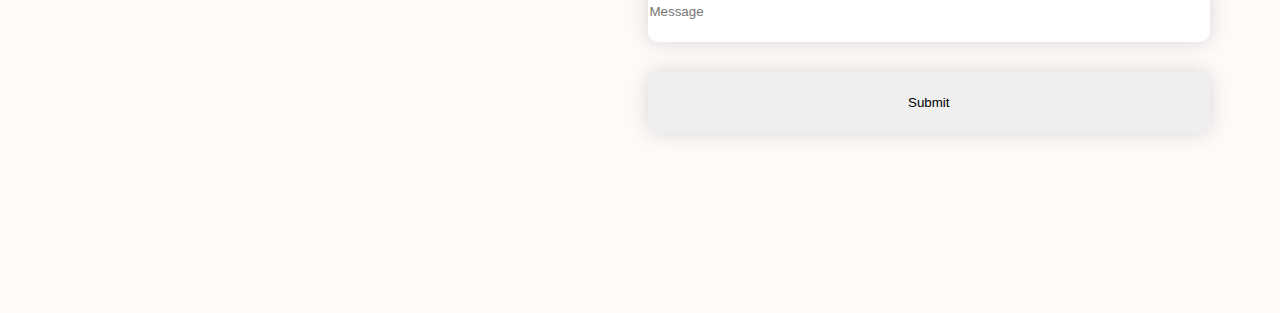
==== commit 822ce3a0: "add submit" ====
--- a/index.html
+++ b/index.html
@@ -271,10 +271,10 @@
             <img class="gallery-image" src="./img/photo-1.jpg" alt="photo-1">
           </div>
           <div class="col-4 mt">
-            <img class="gallery-image" src="./img/photo-2.jpg" alt="photo-2">
+            <img class="gallery-image-2" src="./img/photo-2.jpg" alt="photo-2">
           </div>
           <div class="col-4 mt">
-            <img class="gallery-image" src="./img/photo-3.jpg" alt="photo-3">
+            <img class="gallery-image-3" src="./img/photo-3.jpg" alt="photo-3">
           </div>
       </div>
   </section>
@@ -287,21 +287,21 @@
             <h2>Contact form</h2>
             <div class="form-row grow">
               <label for="name">Name</label>
-              <input type="text" id="name" minlength="2" maxlength="200" autocomplete="additional-name" required>
+              <input type="text" id="name" minlength="2" maxlength="200" autocomplete="additional-name" placeholder="Name" required>
               <label for="phone">Phone number</label>
-              <input type="tel" value="333-33-333-33-33" placeholder="999-11-22-33-44" pattern="[0-9]{3}-[0-9]{2}-[0-9]{3}-[0-9]{2}-[0-9]{2}" id="phone" required>
+              <input type="tel" value="333-33-333-33-33" placeholder="999-11-22-33-44" pattern="[0-9]{3}-[0-9]{2}-[0-9]{3}-[0-9]{2}-[0-9]{2}" id="phone" placeholder="Phone number" required>
             </div>
             <div class="form-row">
               <label for="email-contact">Email address</label>
-              <input type="email-contact" pattern="[^@\s]+@[^@\s]+" id="email-contact" autocomplete="email" required>
+              <input type="email-contact" pattern="[^@\s]+@[^@\s]+" id="email-contact" autocomplete="email" placeholder="E-mail address" required>
             </div>
             <div class="form-row">
               <label for="subject">Subject</label>
-              <input type="text" id="subject" required>
+              <input type="text" id="subject" placeholder="Subject" required>
             </div>
             <div class="form-row">
               <label for="message">Message</label>
-              <input type="text" id="message" required>
+              <input type="text" id="message" placeholder="Message" required>
             </div>
             <div class="form-row">
               <input type="submit" value="Submit">
--- a/style/style.css
+++ b/style/style.css
@@ -639,14 +639,18 @@
 }
 
 .form-row input[type=submit] {
+  cursor: pointer;
+}
+
+.form-row input[type=submit] :hover {
   background-color: #4CAF50;
   color: #FDFDFD;
-  cursor: pointer;
 }
 
 .form-row label {
   position: absolute;
   text-align: center;
+  display: none;
 }
 
 .grow {
@@ -656,5 +660,7 @@
   -webkit-box-flex: 1;
       -ms-flex-positive: 1;
           flex-grow: 1;
+  -ms-flex-line-pack: justify;
+      align-content: space-between;
 }
 /*# sourceMappingURL=style.css.map */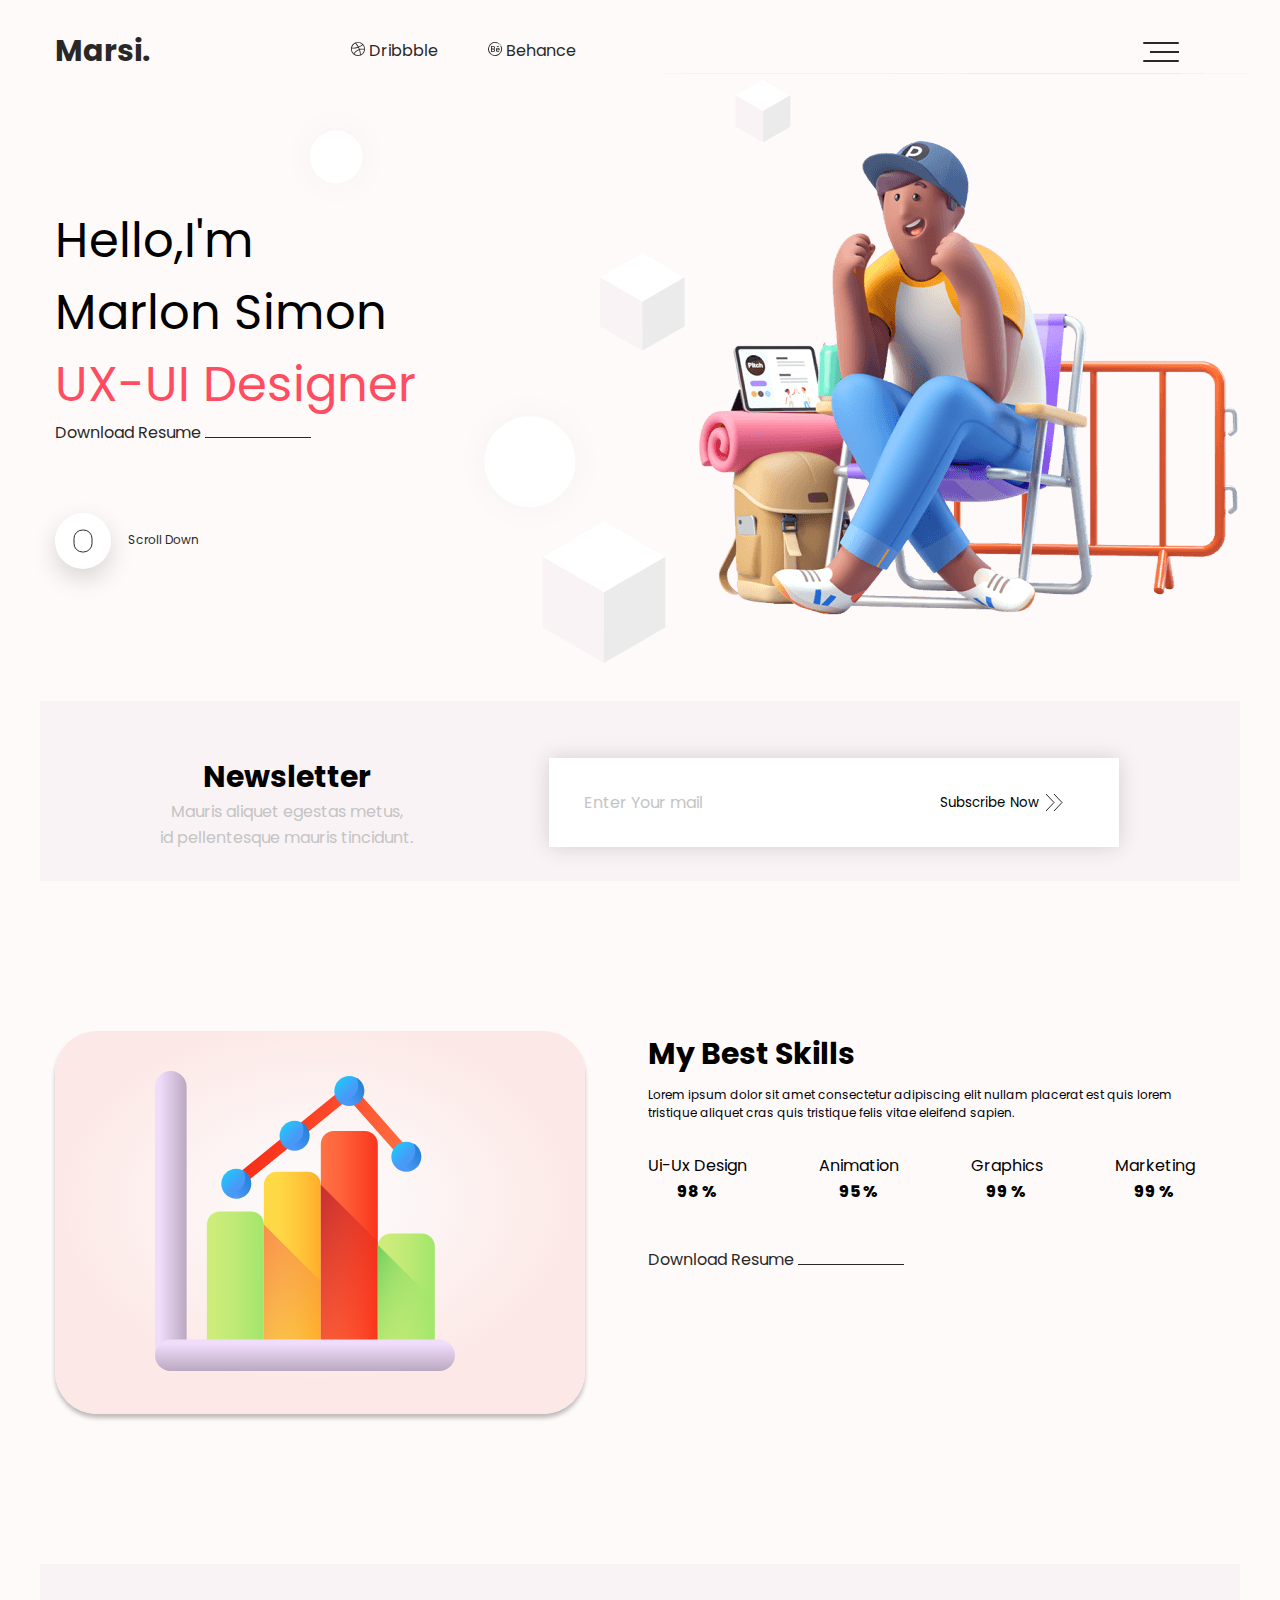
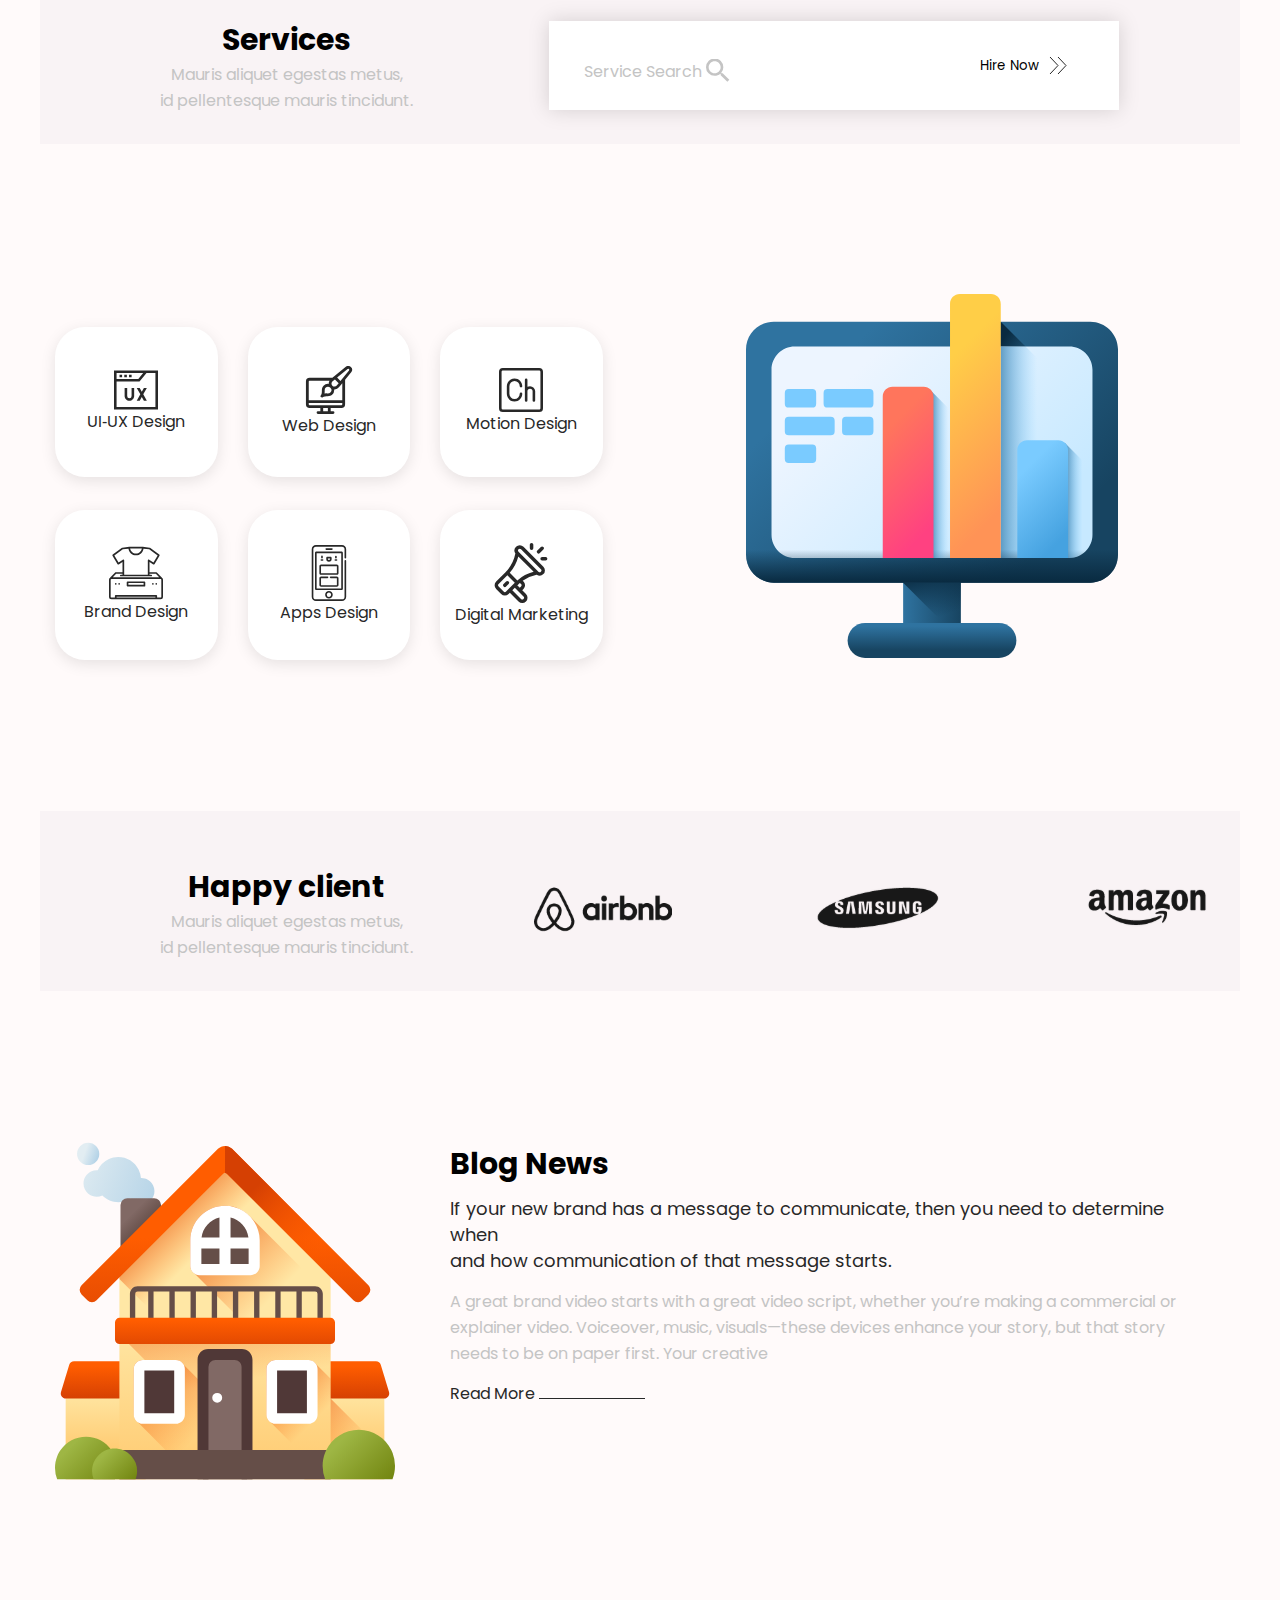
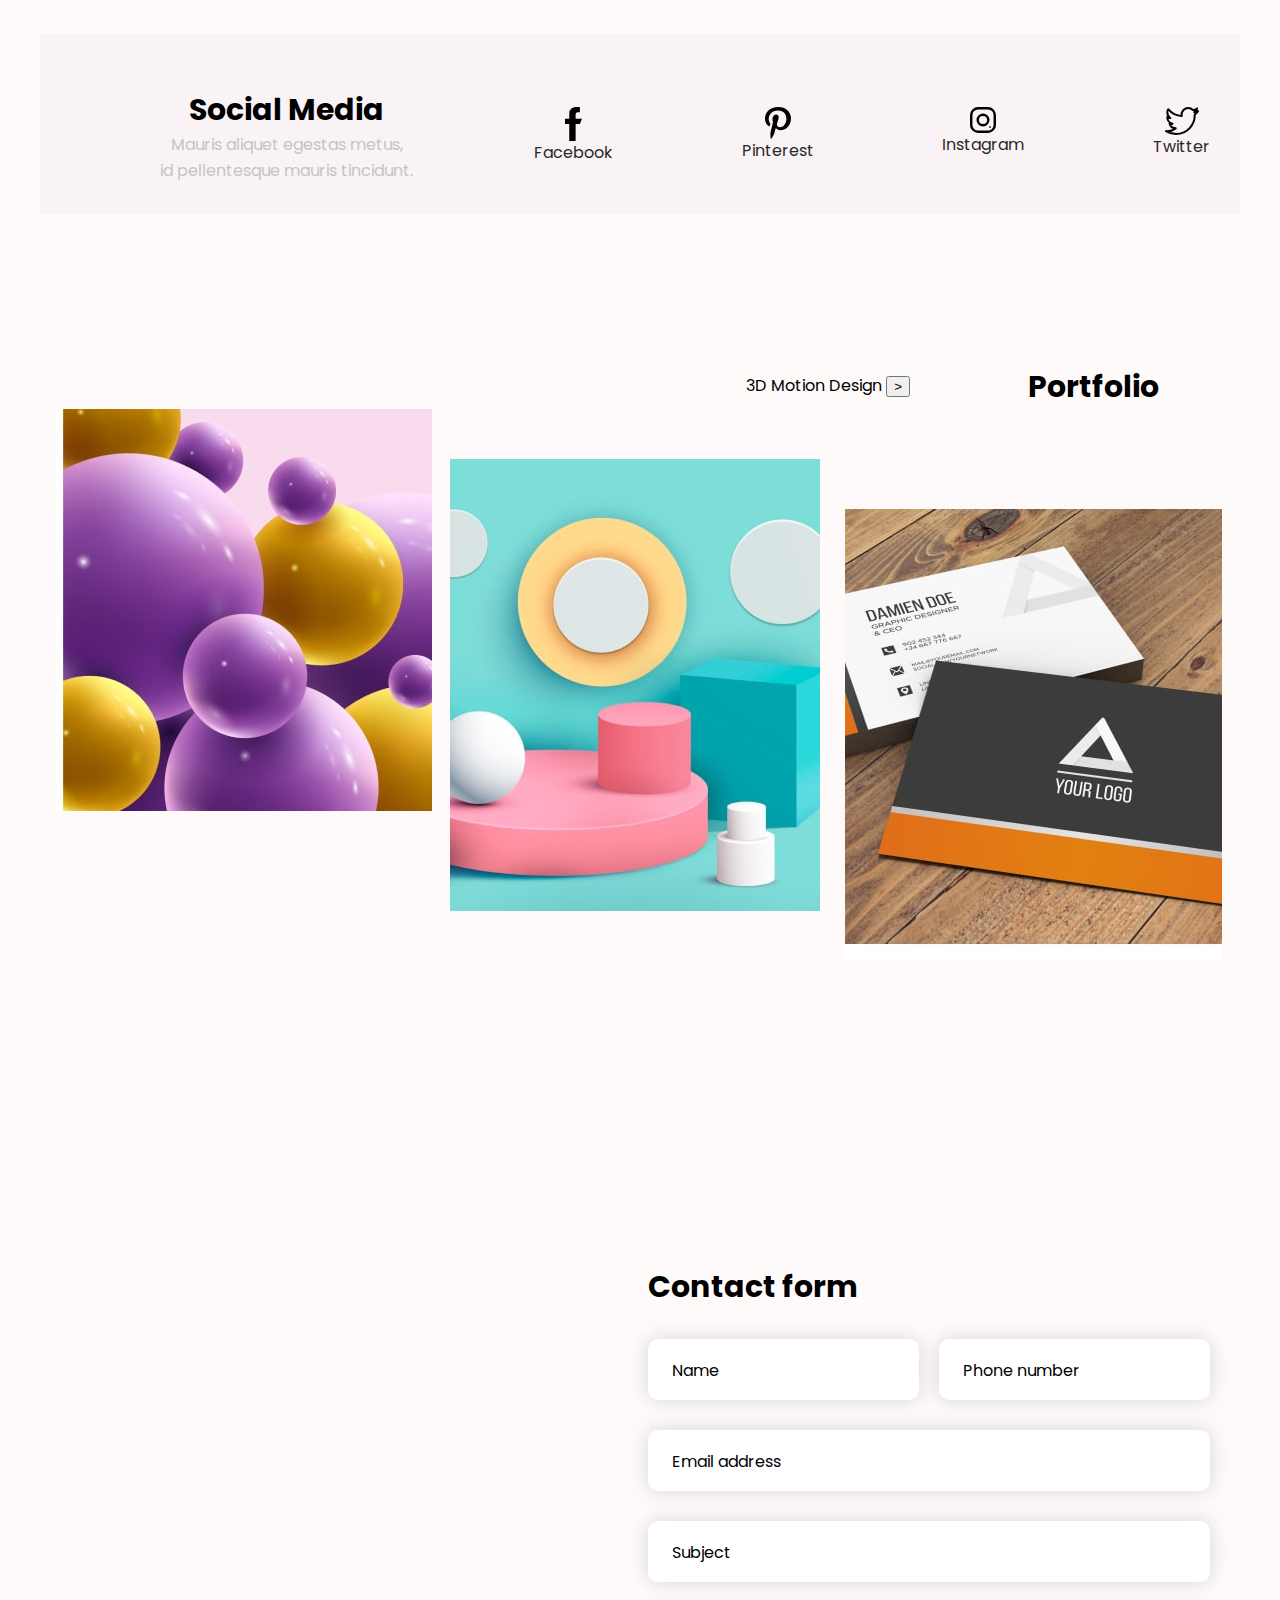
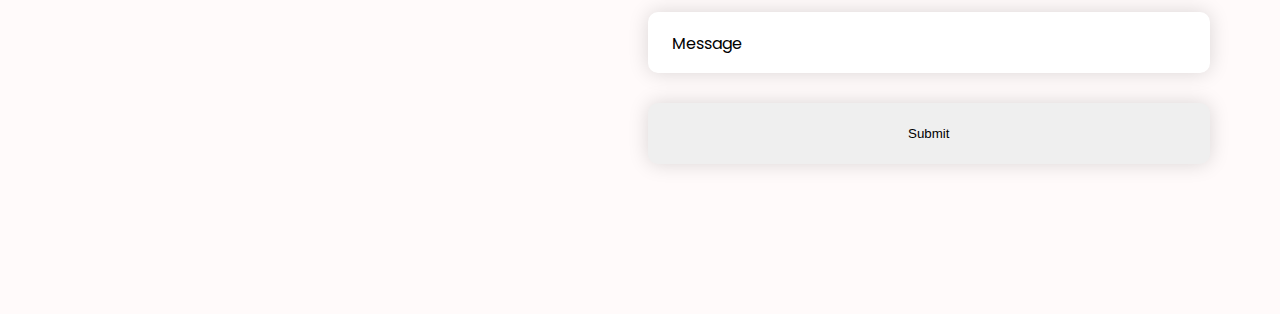
==== commit 99bb7175: "add form-contact for js" ====
--- a/index.html
+++ b/index.html
@@ -261,20 +261,29 @@
     <section class="section">
       <div class="row vertical-center">
         <div class="col-7">&nbsp;</div>
-        <div class="col-3">3D Motion Design</div>
+        <div class="col-3">3D Motion Design <button class="gallery-next">></button></div>
         <div class="col-2">
           <h2 class="text-right">Portfolio</h2>
         </div>
       </div>
         <div class="row gallery">
-          <div class="col-4 mt">
+          <div class="col-4 mt gallery-item">
             <img class="gallery-image" src="./img/photo-1.jpg" alt="photo-1">
           </div>
-          <div class="col-4 mt">
+          <div class="col-4 mt gallery-item">
             <img class="gallery-image-2" src="./img/photo-2.jpg" alt="photo-2">
           </div>
-          <div class="col-4 mt">
+          <div class="col-4 mt gallery-item">
             <img class="gallery-image-3" src="./img/photo-3.jpg" alt="photo-3">
+          </div>
+          <div class="col-4 mt gallery-item">
+            <img class="gallery-image" src="./img/photo-3.jpg" alt="photo-1">
+          </div>
+          <div class="col-4 mt gallery-item">
+            <img class="gallery-image-2" src="./img/photo-2.jpg" alt="photo-2">
+          </div>
+          <div class="col-4 mt gallery-item">
+            <img class="gallery-image-3" src="./img/photo-1.jpg" alt="photo-3">
           </div>
       </div>
   </section>
@@ -285,27 +294,29 @@
         <div class="col-6">
           <form action="" class="form-contact">
             <h2>Contact form</h2>
-            <div class="form-row grow">
-              <label for="name">Name</label>
-              <input type="text" id="name" minlength="2" maxlength="200" autocomplete="additional-name" placeholder="Name" required>
-              <label for="phone">Phone number</label>
-              <input type="tel" value="333-33-333-33-33" placeholder="999-11-22-33-44" pattern="[0-9]{3}-[0-9]{2}-[0-9]{3}-[0-9]{2}-[0-9]{2}" id="phone" placeholder="Phone number" required>
-            </div>
-            <div class="form-row">
+            <div class="row">
+              <div class="form-input">
+                <input type="text" id="name" minlength="2" maxlength="200" autocomplete="additional-name"  required>
+                <label for="name">Name</label>
+              </div>
+              <div class="form-input">
+                <input type="tel"  pattern="[0-9]{3}-[0-9]{2}-[0-9]{3}-[0-9]{2}-[0-9]{2}" id="phone"  required>
+                <label for="phone">Phone number</label>
+              </div>
+            </div>
+            <div class="form-input">
+              <input type="email" pattern="[^@\s]+@[^@\s]+" id="email-contact" autocomplete="email" required>
               <label for="email-contact">Email address</label>
-              <input type="email-contact" pattern="[^@\s]+@[^@\s]+" id="email-contact" autocomplete="email" placeholder="E-mail address" required>
-            </div>
-            <div class="form-row">
+            </div>
+            <div class="form-input">
+              <input type="text" id="subject" required>
               <label for="subject">Subject</label>
-              <input type="text" id="subject" placeholder="Subject" required>
-            </div>
-            <div class="form-row">
+            </div>
+            <div class="form-input">
+              <input type="text" id="message" required>
               <label for="message">Message</label>
-              <input type="text" id="message" placeholder="Message" required>
-            </div>
-            <div class="form-row">
+            </div>
               <input type="submit" value="Submit">
-            </div>
           </form>
         </div>
       </div>  
--- a/style/style.css
+++ b/style/style.css
@@ -608,6 +608,7 @@
 
 .gallery {
   padding-top: 100px;
+  overflow: hidden;
 }
 
 .gallery .grayscale {
@@ -620,15 +621,32 @@
   margin-top: -150px;
 }
 
-.gallery .mt:nth-child(2) {
+.gallery .mt:nth-child(2n) {
   margin-top: -50px;
 }
 
-.form-row {
+.form-contact h2 {
   margin-bottom: 30px;
 }
 
-.form-row input {
+.form-contact .row {
+  padding: 0;
+  margin: 0;
+  position: relative;
+}
+
+.form-contact .row .form-input:first-child {
+  margin-right: 20px;
+}
+
+.form-contact .form-input {
+  position: relative;
+  margin-bottom: 30px;
+  width: 100%;
+}
+
+.form-contact input {
+  padding: 0 30px;
   -webkit-box-shadow: 0px 0px 20px rgba(0, 0, 0, 0.15);
           box-shadow: 0px 0px 20px rgba(0, 0, 0, 0.15);
   height: 61px;
@@ -638,29 +656,30 @@
   cursor: text;
 }
 
-.form-row input[type=submit] {
+.form-contact input.active + label {
+  top: -10px;
+  border-radius: 5px;
+  background-color: #fff8f0;
+}
+
+.form-contact input[type=submit] {
   cursor: pointer;
-}
-
-.form-row input[type=submit] :hover {
+  -webkit-transition: all .05s ease-in;
+  transition: all .05s ease-in;
+}
+
+.form-contact input[type=submit]:hover {
   background-color: #4CAF50;
   color: #FDFDFD;
 }
 
-.form-row label {
+.form-contact label {
   position: absolute;
+  top: 20px;
+  left: 20px;
   text-align: center;
-  display: none;
-}
-
-.grow {
-  display: -webkit-box;
-  display: -ms-flexbox;
-  display: flex;
-  -webkit-box-flex: 1;
-      -ms-flex-positive: 1;
-          flex-grow: 1;
-  -ms-flex-line-pack: justify;
-      align-content: space-between;
+  padding: 4px;
+  -webkit-transition: all .1s ease;
+  transition: all .1s ease;
 }
 /*# sourceMappingURL=style.css.map */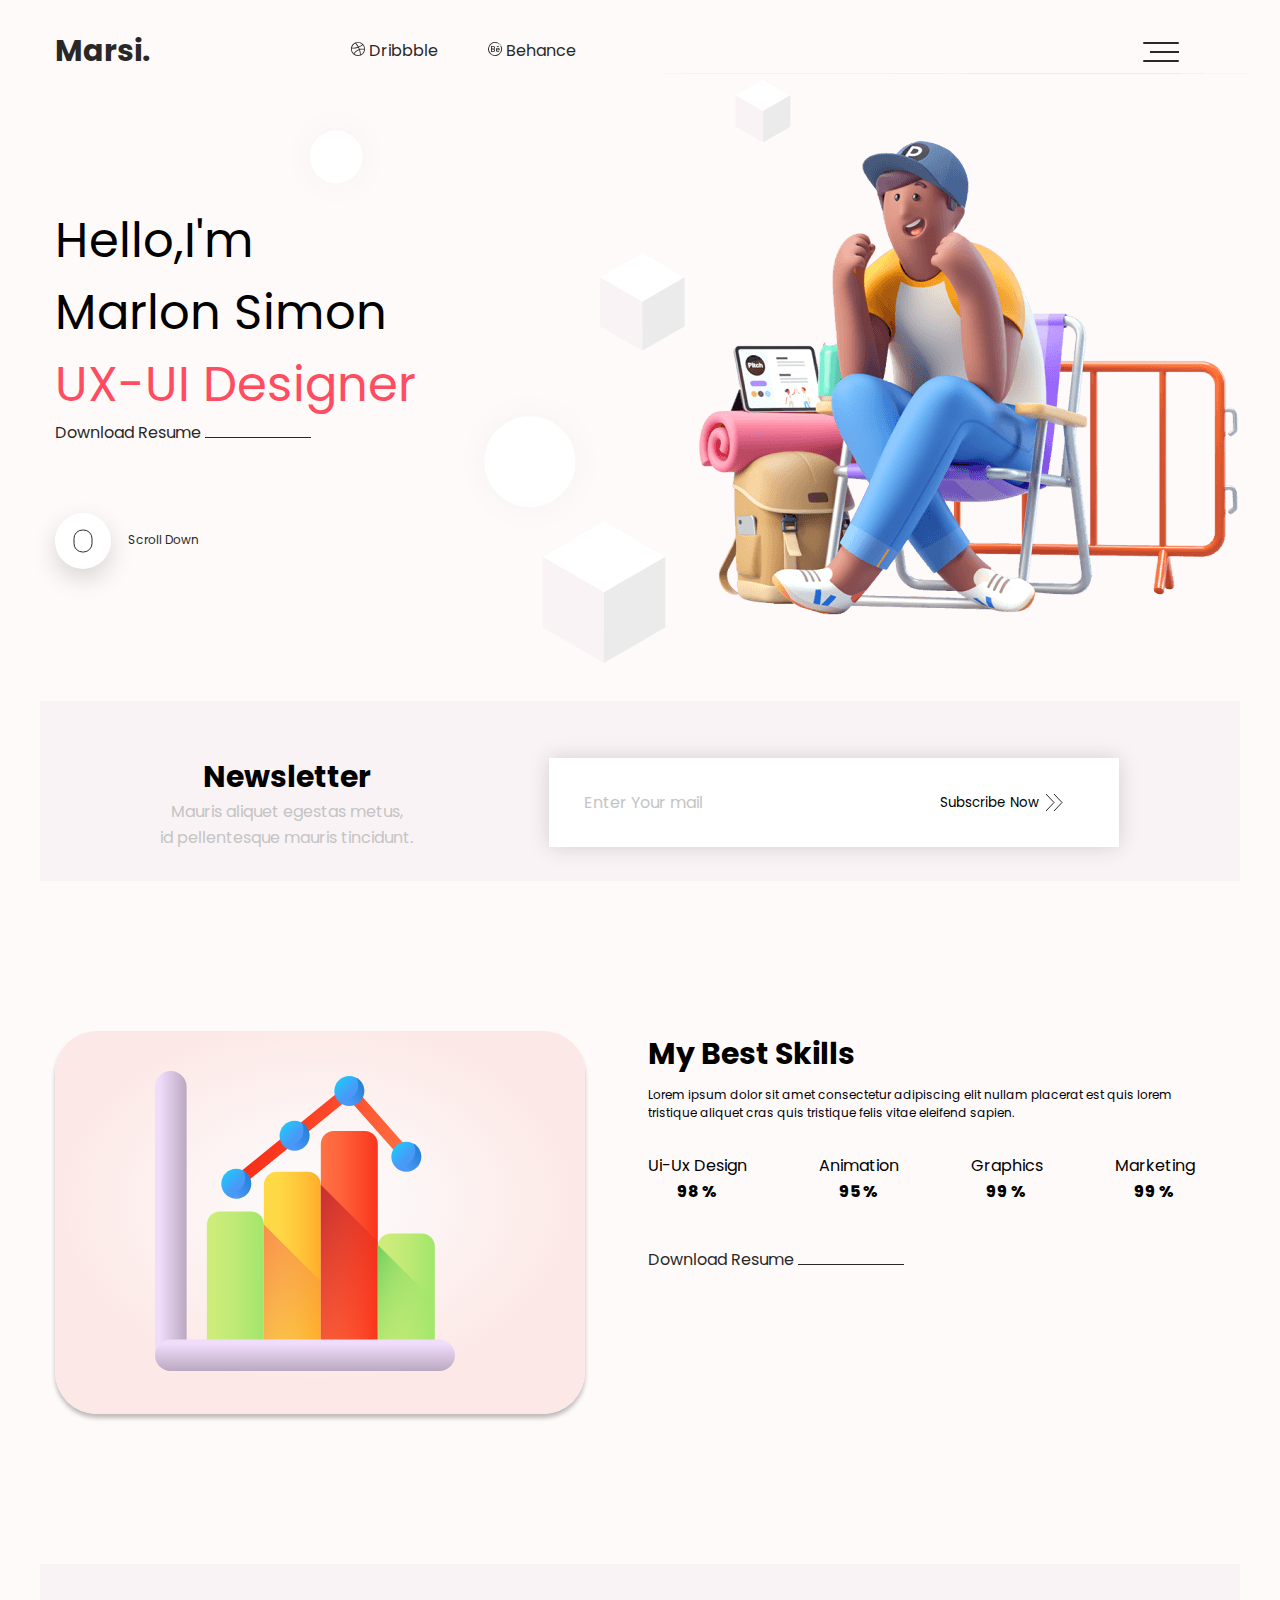
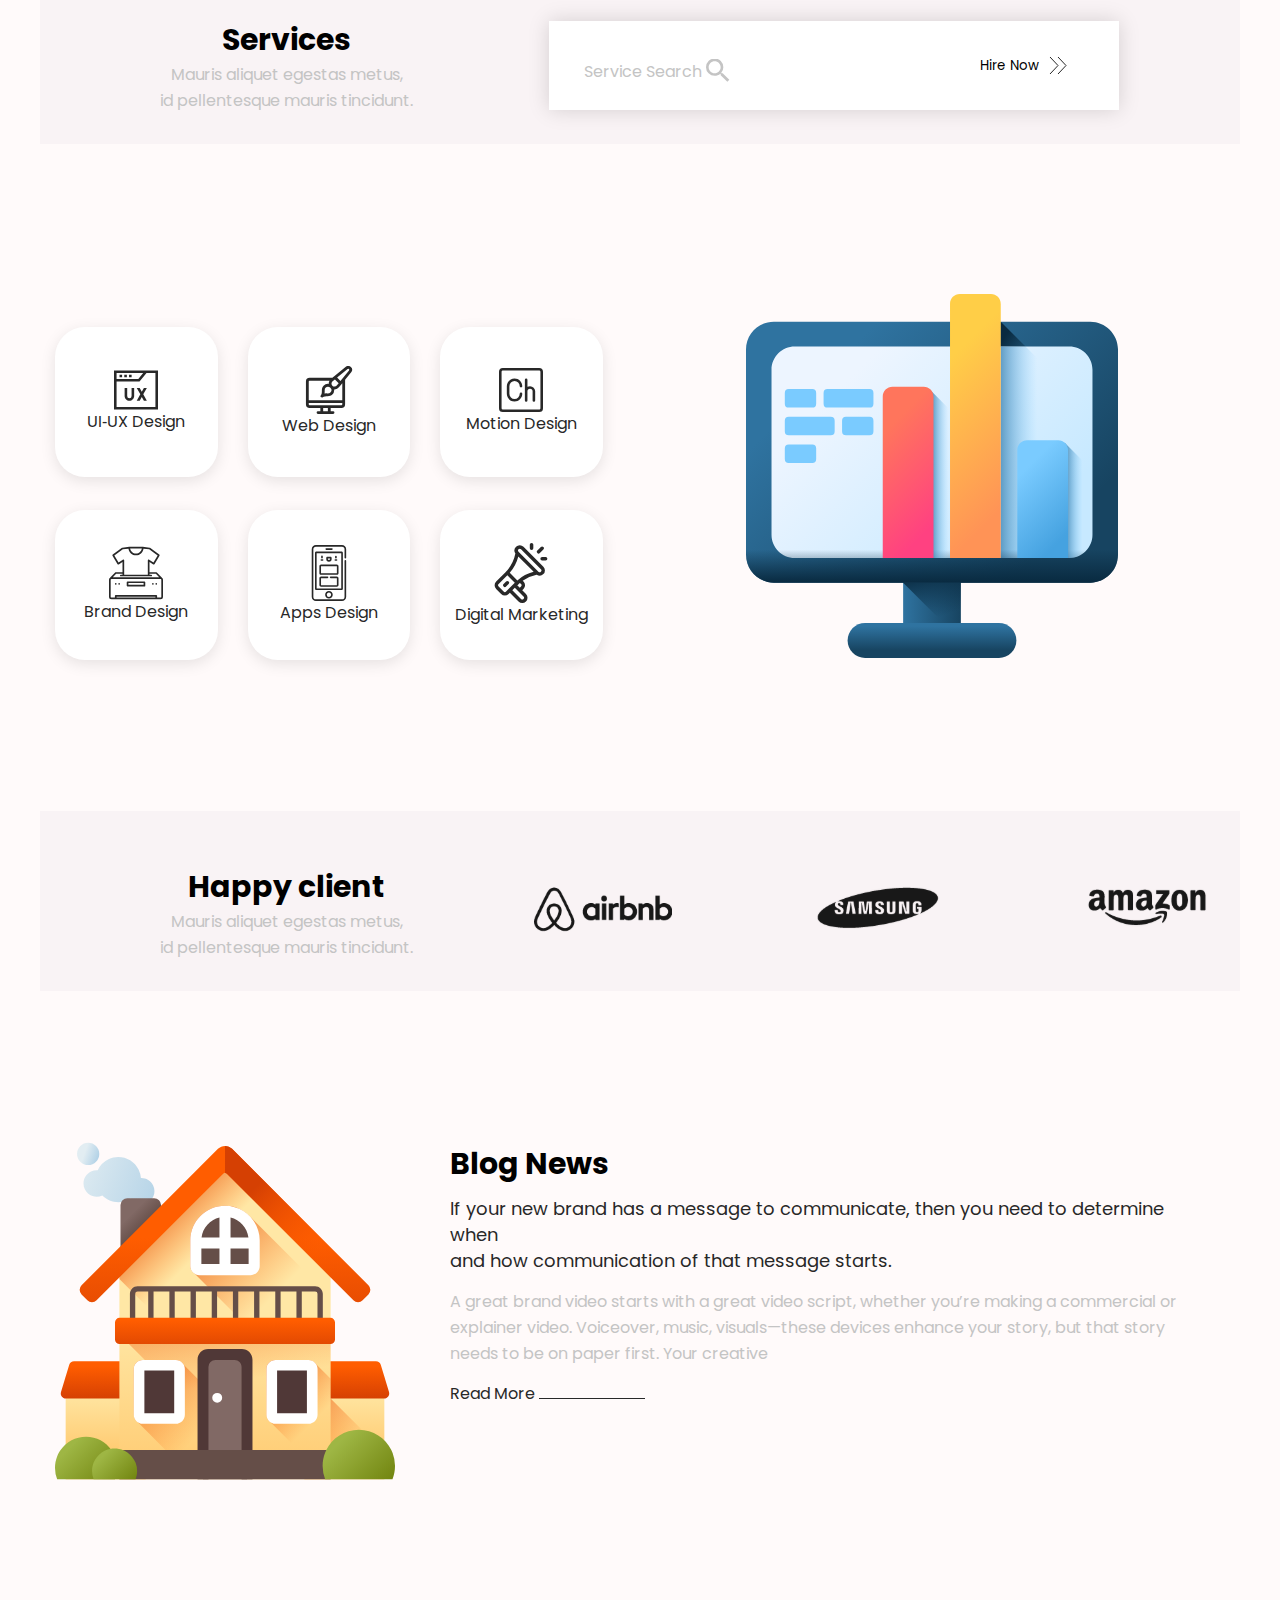
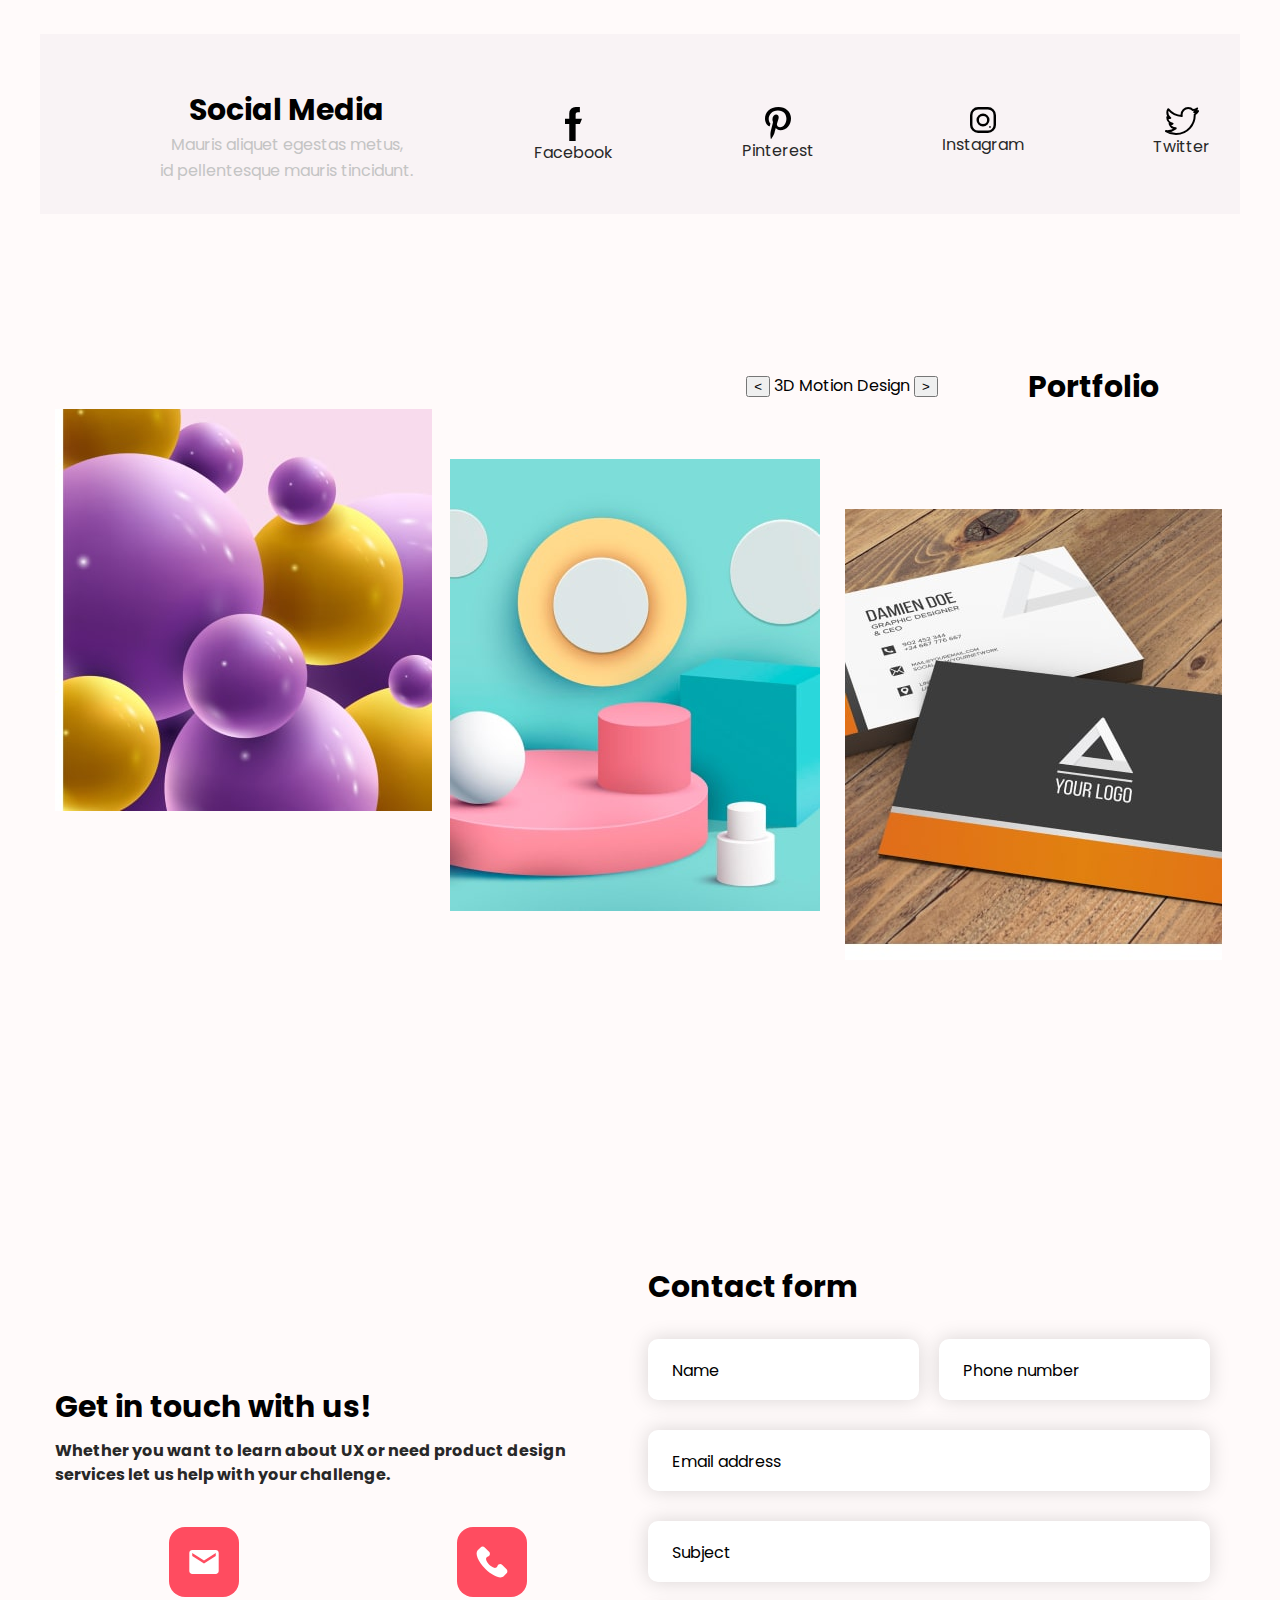
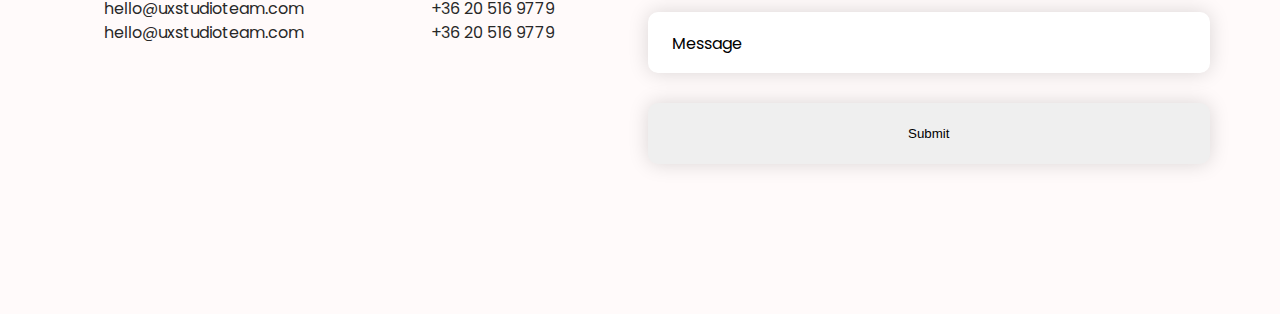
==== commit 36fd03a5: "add contact section" ====
--- a/index.html
+++ b/index.html
@@ -33,7 +33,6 @@
           </ul>
       </div>
       <div class="col-1 menu-block">
-        
         <input class="menu-checkbox" type="checkbox">
         <button class="menu-button">
           <span class="menu-button_icon"></span>
@@ -95,7 +94,7 @@
           <ul class="row skills-list">
             <li class="skills-list-item">
               <span>Ui-Ux Design</span>
-              <strong>98&nbsp;%</strong>
+              <strong class="counter">98&nbsp;%</strong>
             </li>
             <li class="skills-list-item">
               <span>Animation</span>
@@ -261,7 +260,7 @@
     <section class="section">
       <div class="row vertical-center">
         <div class="col-7">&nbsp;</div>
-        <div class="col-3">3D Motion Design <button class="gallery-next">></button></div>
+        <div class="col-3"><button class="gallery-previous"><</button> 3D Motion Design <button class="gallery-next">></button></div>
         <div class="col-2">
           <h2 class="text-right">Portfolio</h2>
         </div>
@@ -271,25 +270,39 @@
             <img class="gallery-image" src="./img/photo-1.jpg" alt="photo-1">
           </div>
           <div class="col-4 mt gallery-item">
-            <img class="gallery-image-2" src="./img/photo-2.jpg" alt="photo-2">
-          </div>
-          <div class="col-4 mt gallery-item">
-            <img class="gallery-image-3" src="./img/photo-3.jpg" alt="photo-3">
+            <img class="gallery-image" src="./img/photo-2.jpg" alt="photo-2">
+          </div>
+          <div class="col-4 mt gallery-item">
+            <img class="gallery-image" src="./img/photo-3.jpg" alt="photo-3">
           </div>
           <div class="col-4 mt gallery-item">
             <img class="gallery-image" src="./img/photo-3.jpg" alt="photo-1">
           </div>
           <div class="col-4 mt gallery-item">
-            <img class="gallery-image-2" src="./img/photo-2.jpg" alt="photo-2">
-          </div>
-          <div class="col-4 mt gallery-item">
-            <img class="gallery-image-3" src="./img/photo-1.jpg" alt="photo-3">
+            <img class="gallery-image" src="./img/photo-2.jpg" alt="photo-2">
+          </div>
+          <div class="col-4 mt gallery-item">
+            <img class="gallery-image" src="./img/photo-1.jpg" alt="photo-3">
           </div>
       </div>
   </section>
     <section class="section">
       <div class="row vertical-center">
         <div class="col-6">
+          <h2 class="space-bottom">Get in touch with us!</h2>
+          <p class="small-bold">Whether you want to learn about UX or need product design services let us help with your challenge.</p>
+          <div class="row contact-list">
+              <a class="media-link" href="mailto:hello@uxstudioteam.com">
+                <img src="./img/message-icon.svg" alt="message-icon">
+                <span>hello@uxstudioteam.com</span>
+                <span>hello@uxstudioteam.com</span>
+              </a>
+              <a class="media-link" href="tel:+36 20 516 9779">
+                <img src="./img/phone-icon.svg" alt="phone-icon">
+                <span>+36 20 516 9779</span>
+                <span>+36 20 516 9779</span>
+              </a>
+          </div>
         </div>
         <div class="col-6">
           <form action="" class="form-contact">
--- a/style/style.css
+++ b/style/style.css
@@ -111,44 +111,74 @@
   padding: 0 15px;
 }
 
+.col-1 {
+  width: calc(100% * 1 / 12);
+}
+
+.col-3 {
+  width: calc(100% * 3 / 12);
+}
+
+.col-4 {
+  width: calc(100% * 4 / 12);
+}
+
+.col-5 {
+  width: calc(100% * 5 / 12);
+}
+
+.col-6 {
+  width: calc(100% * 6 / 12);
+}
+
+.col-7 {
+  width: calc(100% * 7 / 12);
+}
+
 .col-8 {
   width: calc(100% * 8 / 12);
 }
 
-.col-3 {
-  width: calc(100% * 3 / 12);
-}
-
-.col-1 {
-  width: calc(100% * 1 / 12);
-}
-
-@media (max-width: 9 992px) {
+@media (max-width: 992px) {
+  .col-lg-1 {
+    width: calc(100% * 1 / 12) !important;
+  }
+}
+
+@media (max-width: 992px) {
+  .col-lg-3 {
+    width: calc(100% * 3 / 12) !important;
+  }
+}
+
+@media (max-width: 992px) {
   .col-lg-4 {
     width: calc(100% * 4 / 12) !important;
   }
 }
 
-.col-4 {
-  width: calc(100% * 4 / 12);
-}
-
-.col-5 {
-  width: calc(100% * 5 / 12);
+@media (max-width: 992px) {
+  .col-lg-5 {
+    width: calc(100% * 5 / 12) !important;
+  }
+}
+
+@media (max-width: 992px) {
+  .col-lg-6 {
+    width: calc(100% * 6 / 12) !important;
+  }
+}
+
+@media (max-width: 992px) {
+  .col-lg-7 {
+    width: calc(100% * 7s / 12) !important;
+  }
 }
 
 @media (max-width: 992px) {
   .col-lg-8 {
     width: calc(100% * 8 / 12) !important;
   }
-}
-
-.col-6 {
-  width: calc(100% * 6 / 12);
-}
-
-.col-7 {
-  width: calc(100% * 7 / 12);
 }
 
 .offset-1 {
@@ -211,6 +241,10 @@
   font-style: normal;
 }
 
+a span:first-child {
+  margin-top: 15px;
+}
+
 .logo {
   font-style: normal;
   font-weight: bold;
@@ -252,6 +286,14 @@
 
 p.margin-bottom {
   margin-bottom: 15px;
+}
+
+p.small-bold {
+  font-weight: bold;
+  font-size: 16px;
+  line-height: 24px;
+  color: #282828;
+  margin-bottom: 40px;
 }
 
 .bg-grey {
@@ -311,6 +353,14 @@
   -webkit-box-shadow: 0 0 10px rgba(0, 0, 0, 0.25);
           box-shadow: 0 0 10px rgba(0, 0, 0, 0.25);
   border-radius: 5px;
+}
+
+.menu-block-list .menu-block-item a {
+  color: #8A2BE2;
+}
+
+.menu-block-list .menu-block-item a:hover {
+  color: #5F9EA0;
 }
 
 .menu-checkbox {
@@ -606,6 +656,11 @@
           align-items: center;
 }
 
+.contact-list {
+  -ms-flex-pack: distribute;
+      justify-content: space-around;
+}
+
 .gallery {
   padding-top: 100px;
   overflow: hidden;
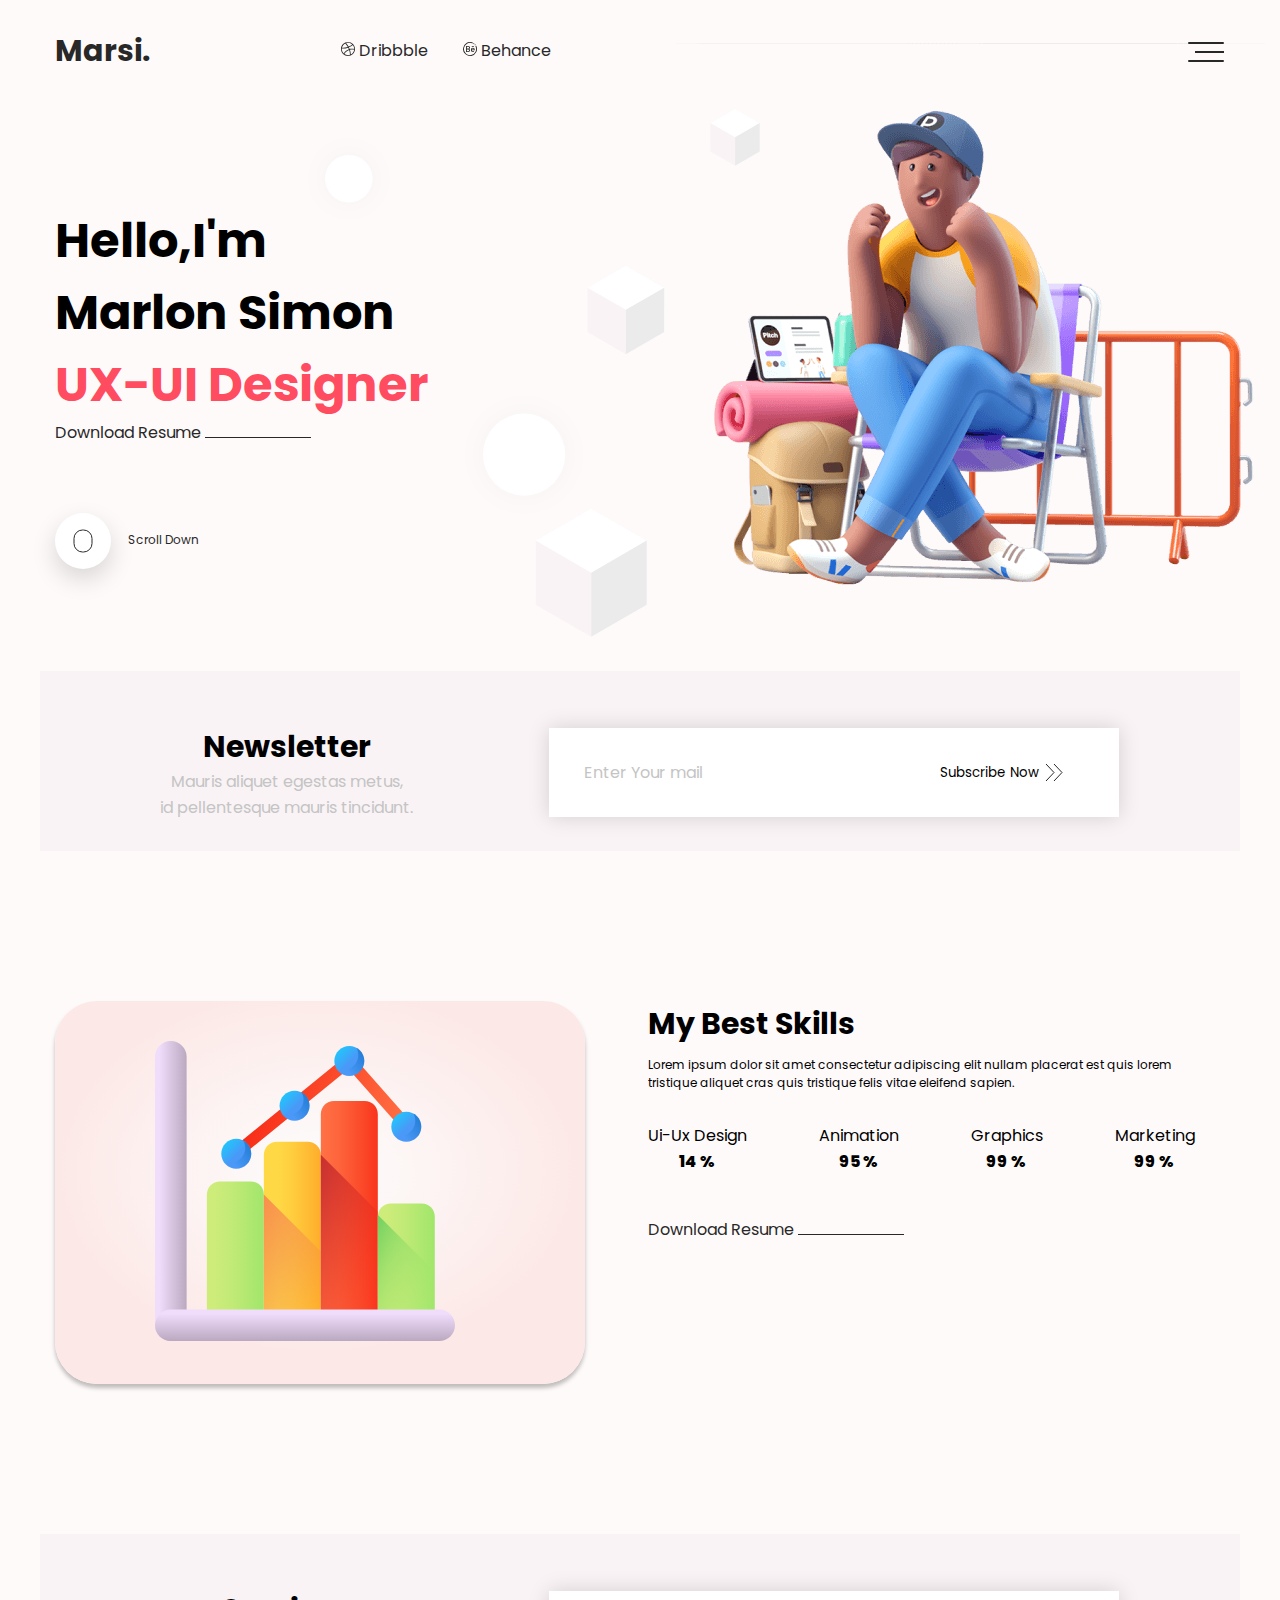
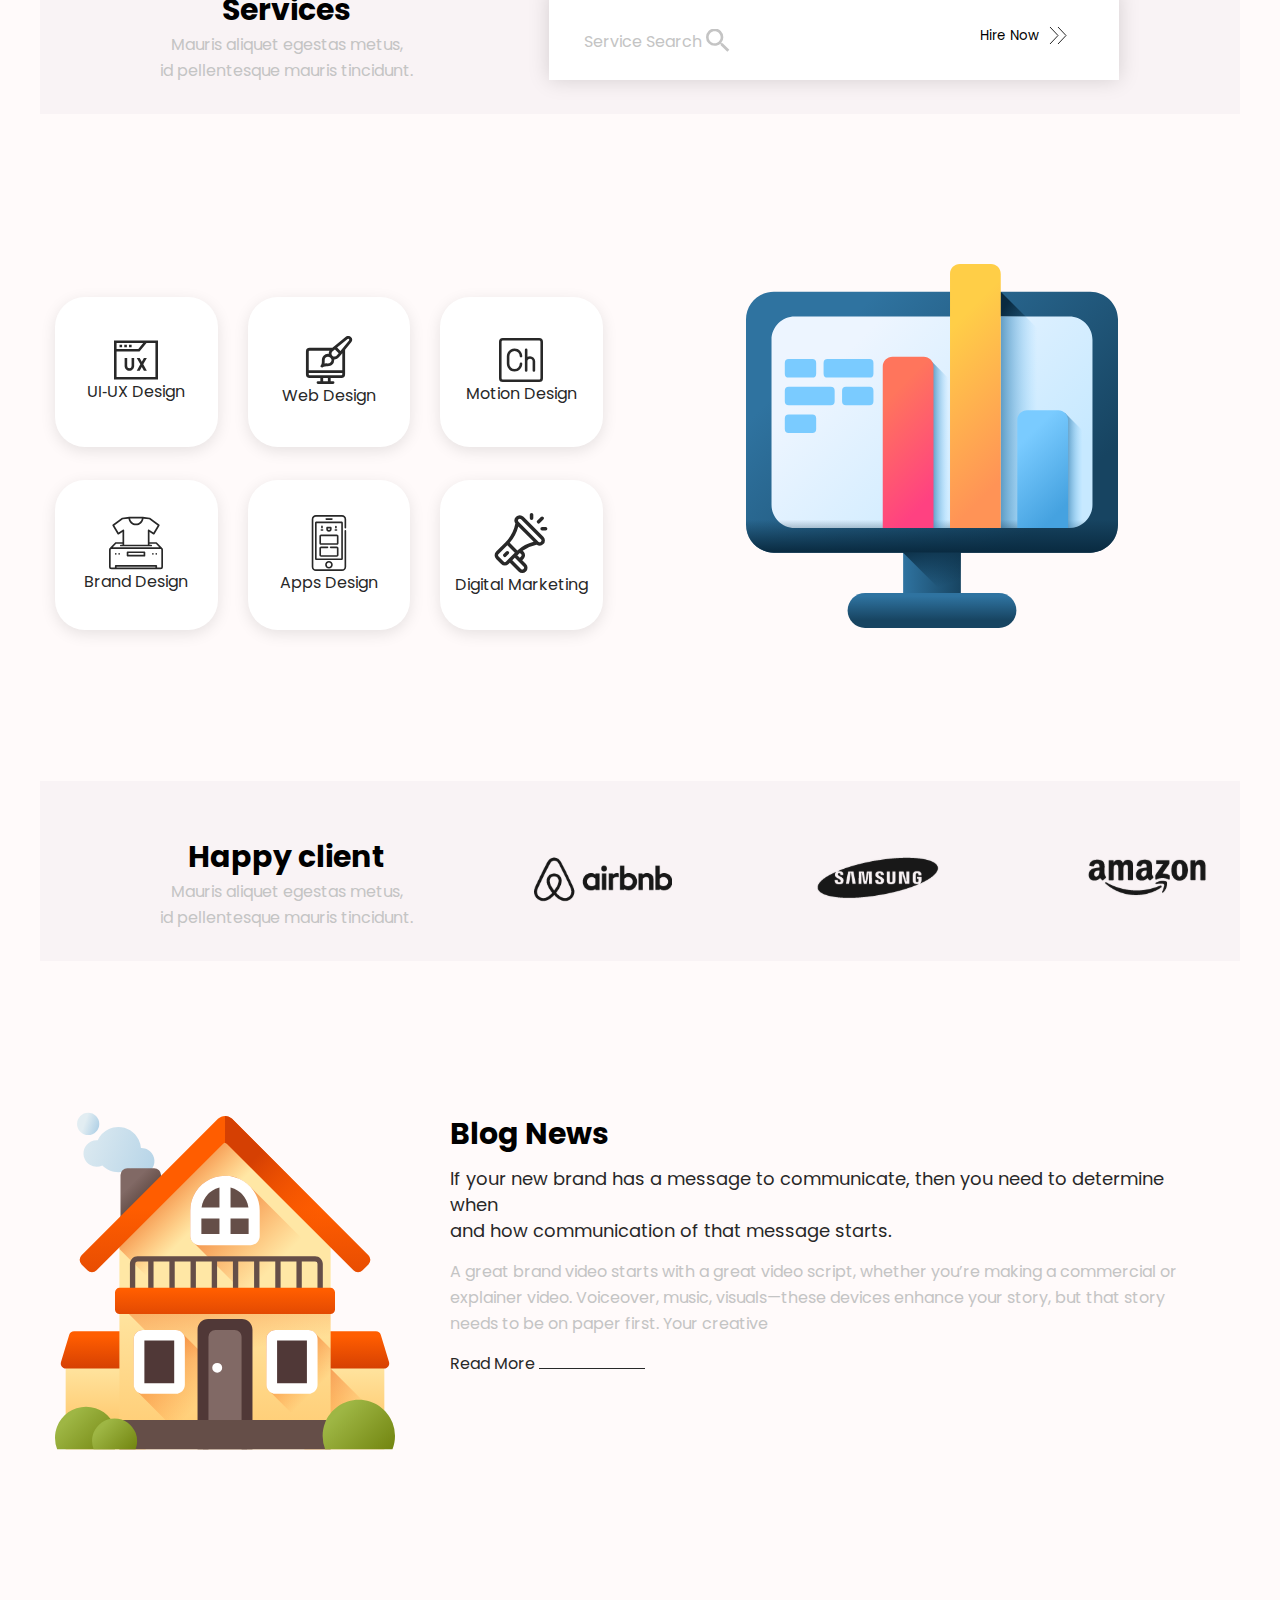
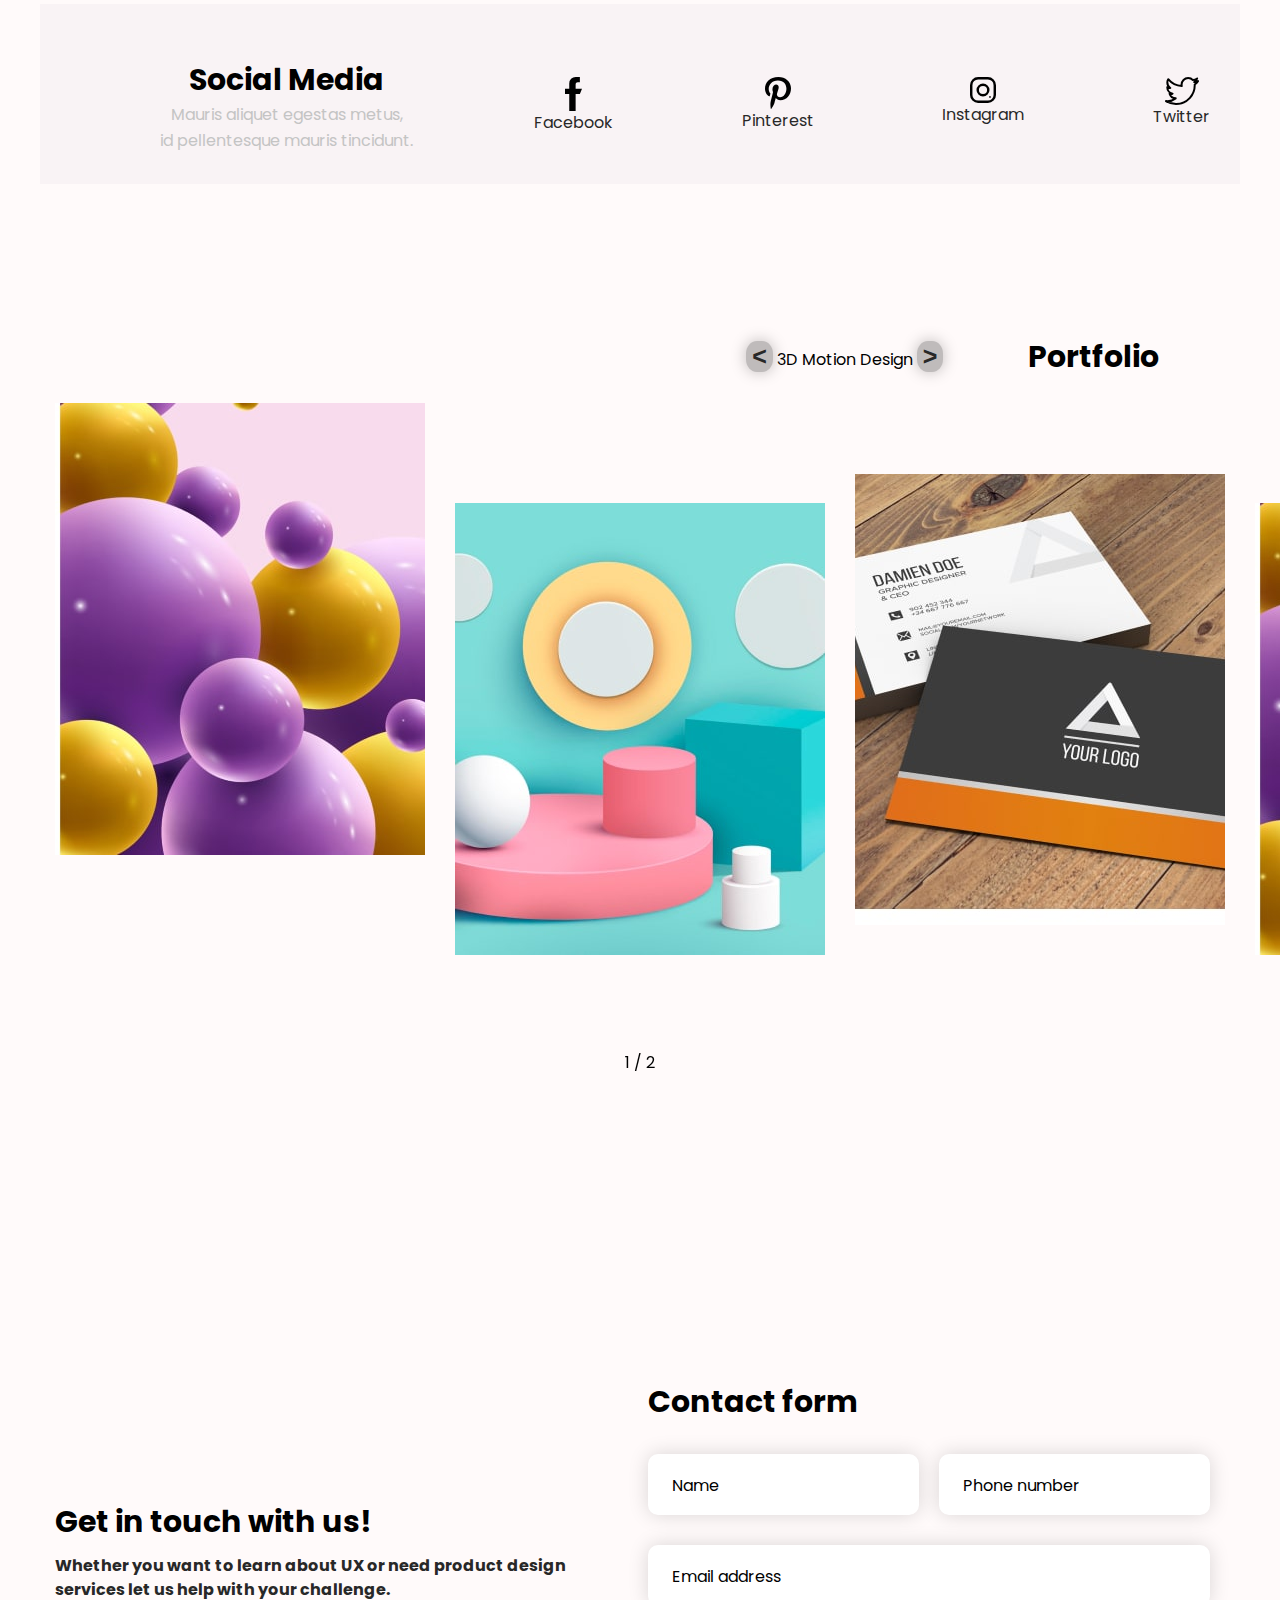
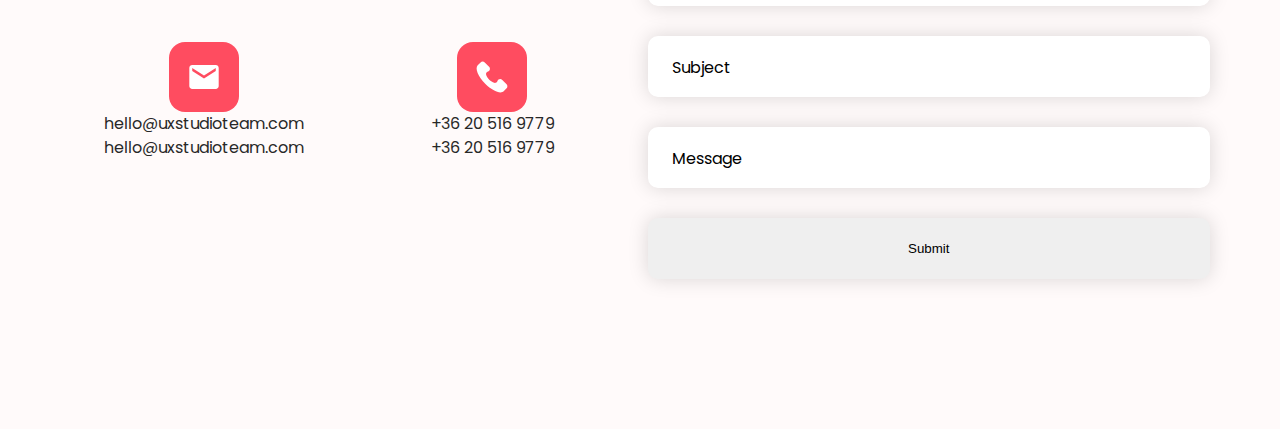
==== commit 5379f08c: "add splash and style" ====
--- a/index.html
+++ b/index.html
@@ -5,6 +5,7 @@
     <meta name="viewport" content="width=device-width, initial-scale=1.0">
     <title>Marsi</title>
     <link href="https://fonts.googleapis.com/css2?family=Poppins:wght@400;700&display=swap" rel="stylesheet">
+    <link rel="stylesheet" href="https://unpkg.com/swiper/swiper-bundle.min.css">
     <link rel="stylesheet" href="./style/style.css">
 </head> 
 <body>
@@ -69,7 +70,7 @@
       </div>
     </header> 
     <div class="row vertical-center additional-block bg-grey">
-      <div class="col-5 additional-text">
+      <div class="col-5 additional-text col-lg-8">
         <h2>Newsletter</h2>
         <p class="transparency">Mauris aliquet egestas metus,<br> id pellentesque mauris tincidunt.</p>
       </div>
@@ -265,7 +266,22 @@
           <h2 class="text-right">Portfolio</h2>
         </div>
       </div>
-        <div class="row gallery">
+      <div class="swiper-container gallery">
+        <div class="swiper-wrapper">
+          <div class="swiper-slide mt"><img class="gallery-image" src="./img/photo-1.jpg" alt="photo-1"></div>
+          <div class="swiper-slide mt"><img class="gallery-image" src="./img/photo-2.jpg" alt="photo-2"></div>
+          <div class="swiper-slide mt"><img class="gallery-image" src="./img/photo-3.jpg" alt="photo-3"></div>
+          <div class="swiper-slide mt"><img class="gallery-image" src="./img/photo-1.jpg" alt="photo-1"></div>
+          <div class="swiper-slide mt"><img class="gallery-image" src="./img/photo-3.jpg" alt="photo-3"></div>
+          <div class="swiper-slide mt"><img class="gallery-image" src="./img/photo-2.jpg" alt="photo-2"></div>
+        </div>
+        <!-- Add Pagination -->
+        <div class="swiper-pagination"></div>
+        <!-- Add Arrows -->
+        <!-- <div class="swiper-button-next"></div>
+        <div class="swiper-button-prev"></div> -->
+      </div>
+        <!-- <div class="row gallery">
           <div class="col-4 mt gallery-item">
             <img class="gallery-image" src="./img/photo-1.jpg" alt="photo-1">
           </div>
@@ -284,7 +300,7 @@
           <div class="col-4 mt gallery-item">
             <img class="gallery-image" src="./img/photo-1.jpg" alt="photo-3">
           </div>
-      </div>
+      </div> -->
   </section>
     <section class="section">
       <div class="row vertical-center">
@@ -309,32 +325,38 @@
             <h2>Contact form</h2>
             <div class="row">
               <div class="form-input">
-                <input type="text" id="name" minlength="2" maxlength="200" autocomplete="additional-name"  required>
+                <input name="name" type="text" id="name" minlength="2" maxlength="200" autocomplete="additional-name"  required>
                 <label for="name">Name</label>
               </div>
               <div class="form-input">
-                <input type="tel"  pattern="[0-9]{3}-[0-9]{2}-[0-9]{3}-[0-9]{2}-[0-9]{2}" id="phone"  required>
+                <input name="phone" type="tel"  pattern="[0-9]{3}-[0-9]{2}-[0-9]{3}-[0-9]{2}-[0-9]{2}" id="phone"  required>
                 <label for="phone">Phone number</label>
               </div>
             </div>
             <div class="form-input">
-              <input type="email" pattern="[^@\s]+@[^@\s]+" id="email-contact" autocomplete="email" required>
+              <input name="email" type="email" pattern="[^@\s]+@[^@\s]+" id="email-contact" autocomplete="email" required>
               <label for="email-contact">Email address</label>
             </div>
             <div class="form-input">
-              <input type="text" id="subject" required>
+              <input name="subject" type="text" id="subject" required>
               <label for="subject">Subject</label>
             </div>
             <div class="form-input">
-              <input type="text" id="message" required>
+              <input name="message" type="text" id="message" required>
               <label for="message">Message</label>
             </div>
-              <input type="submit" value="Submit">
+              <input name="submit" id = "submit" type="submit" value="Submit">
           </form>
         </div>
       </div>  
     </section>
 </main>
+<script
+  src="https://code.jquery.com/jquery-3.5.1.min.js"
+  integrity="sha256-9/aliU8dGd2tb6OSsuzixeV4y/faTqgFtohetphbbj0="
+  crossorigin="anonymous">
+</script>
+<script src="https://unpkg.com/swiper/swiper-bundle.min.js"></script>
 <script src="./js/main.js"></script>
 </body>
 </html>
--- a/style/style.css
+++ b/style/style.css
@@ -171,7 +171,7 @@
 
 @media (max-width: 992px) {
   .col-lg-7 {
-    width: calc(100% * 7s / 12) !important;
+    width: calc(100% * 7 / 12) !important;
   }
 }
 
@@ -201,6 +201,11 @@
   display: flex;
 }
 
+.social-link {
+  position: relative;
+  right: 10px;
+}
+
 .social-link:hover {
   color: #FF4C60;
 }
@@ -210,7 +215,7 @@
 }
 
 .social li:first-child {
-  margin-right: 50px;
+  margin-right: 35px;
 }
 
 .resume {
@@ -241,10 +246,6 @@
   font-style: normal;
 }
 
-a span:first-child {
-  margin-top: 15px;
-}
-
 .logo {
   font-style: normal;
   font-weight: bold;
@@ -301,6 +302,7 @@
 }
 
 .header {
+  margin-top: 30px;
   min-height: 500px;
   background-image: url("../img/header-bg.svg");
   background-repeat: no-repeat;
@@ -325,7 +327,7 @@
 
 .header h1 {
   font-size: 48px;
-  font-weight: 700px;
+  font-weight: bold;
   line-height: 72px;
 }
 
@@ -334,7 +336,8 @@
 }
 
 .header .header-img {
-  margin-right: -40px;
+  margin-right: -55px;
+  margin-top: -60px;
 }
 
 .menu {
@@ -343,24 +346,32 @@
 
 .menu-block {
   position: relative;
+  left: 45px;
 }
 
 .menu-block-list {
   position: absolute;
   display: none;
-  padding: 10px;
+  padding: 20px;
+  top: 30px;
+  left: 15px;
   background: #ffffff;
   -webkit-box-shadow: 0 0 10px rgba(0, 0, 0, 0.25);
           box-shadow: 0 0 10px rgba(0, 0, 0, 0.25);
   border-radius: 5px;
 }
 
+.menu-block-list .menu-block-item {
+  font-family: inherit;
+  font-weight: bold;
+}
+
 .menu-block-list .menu-block-item a {
-  color: #8A2BE2;
+  color: rgba(0, 0, 0, 0.25);
 }
 
 .menu-block-list .menu-block-item a:hover {
-  color: #5F9EA0;
+  color: #696969;
 }
 
 .menu-checkbox {
@@ -661,9 +672,29 @@
       justify-content: space-around;
 }
 
+.gallery-previous, .gallery-next {
+  background-color: rgba(0, 0, 0, 0.25);
+  border: none;
+  color: #282828;
+  text-align: center;
+  font-size: 25px;
+  font-weight: bold;
+  -webkit-box-shadow: 0 0 15px rgba(0, 0, 0, 0.25);
+          box-shadow: 0 0 15px rgba(0, 0, 0, 0.25);
+  border-radius: 40%;
+  cursor: pointer;
+}
+
 .gallery {
   padding-top: 100px;
-  overflow: hidden;
+  position: relative;
+  width: 100%;
+  height: 100%;
+}
+
+.gallery-item {
+  -webkit-transition: .3s ease;
+  transition: .3s ease;
 }
 
 .gallery .grayscale {
@@ -678,6 +709,10 @@
 
 .gallery .mt:nth-child(2n) {
   margin-top: -50px;
+}
+
+.gallery .mt:nth-child(3n) {
+  margin-top: -80px;
 }
 
 .form-contact h2 {
@@ -737,4 +772,18 @@
   -webkit-transition: all .1s ease;
   transition: all .1s ease;
 }
+
+.swiper-container .swiper-slide {
+  display: -webkit-box;
+  display: -ms-flexbox;
+  display: flex;
+  -webkit-box-pack: center;
+      -ms-flex-pack: center;
+          justify-content: center;
+  -webkit-box-align: center;
+      -ms-flex-align: center;
+          align-items: center;
+  min-height: 600px;
+  overflow: hidden;
+}
 /*# sourceMappingURL=style.css.map */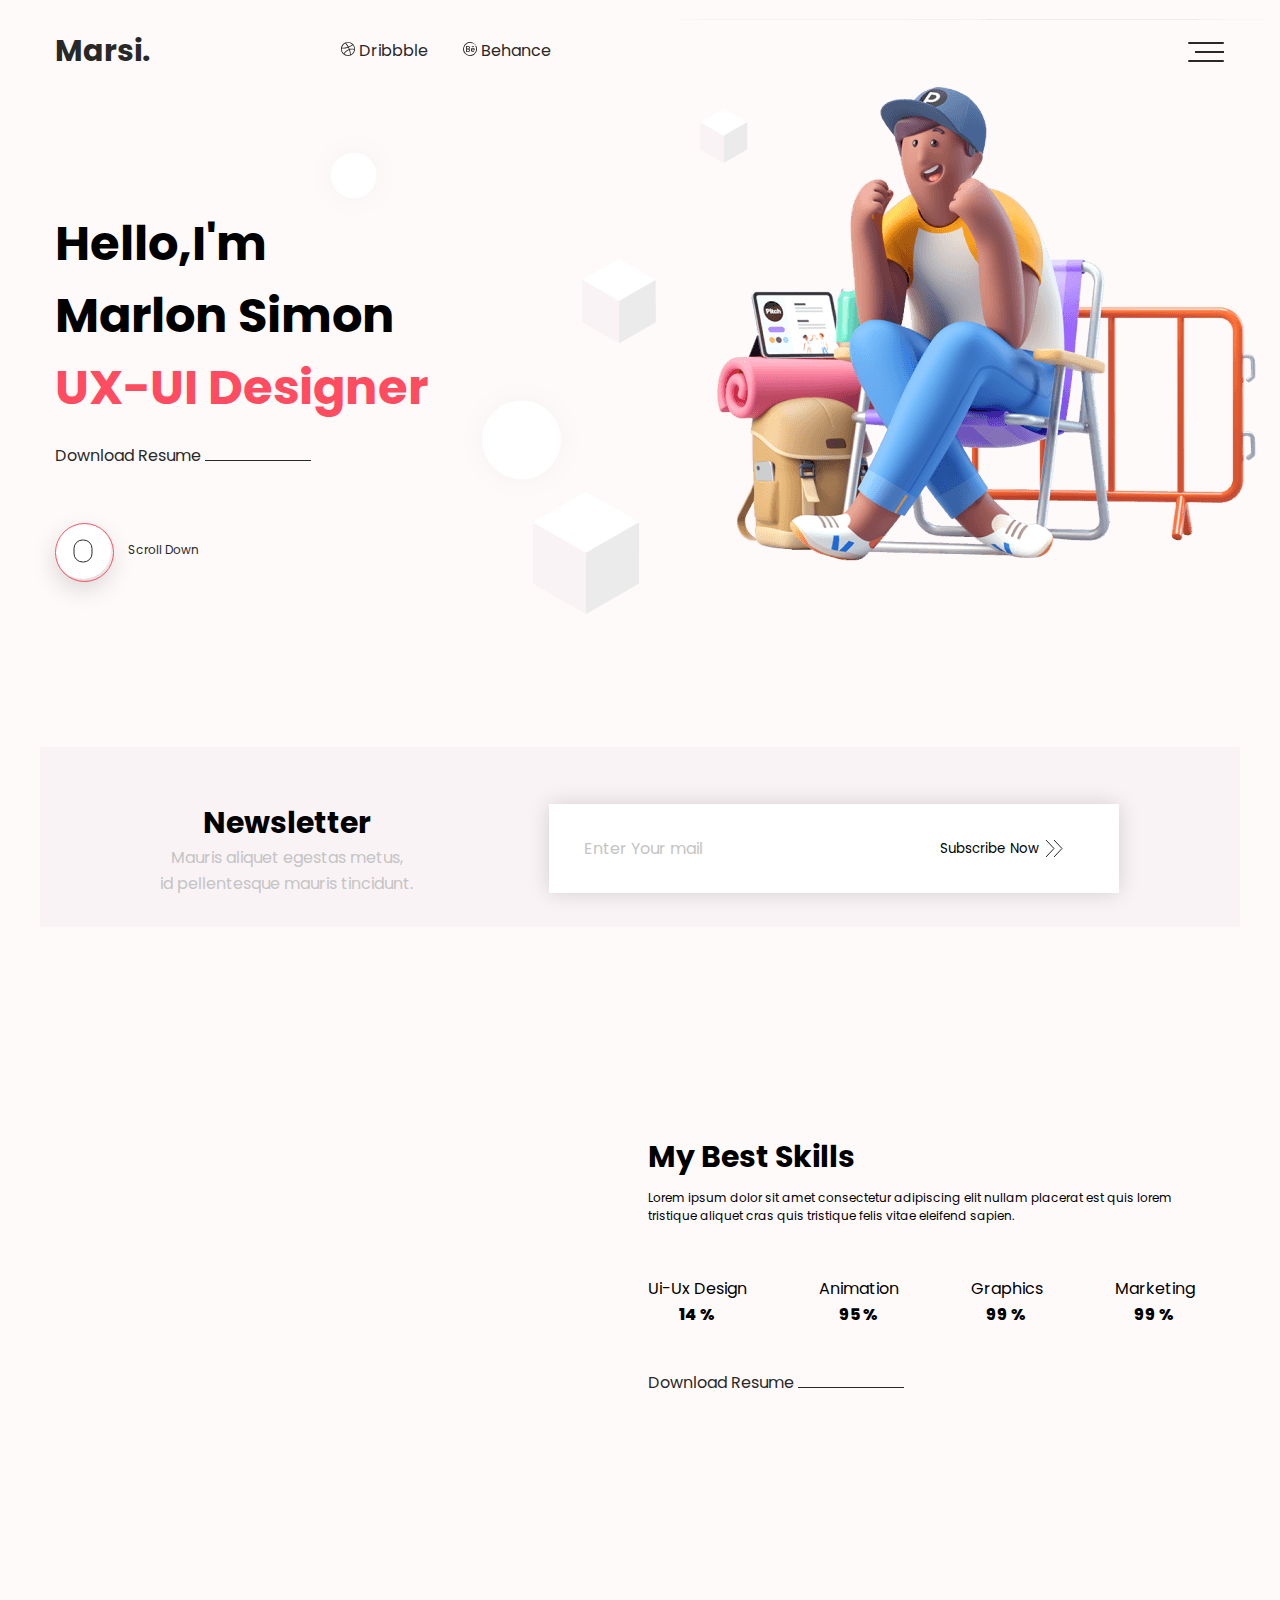
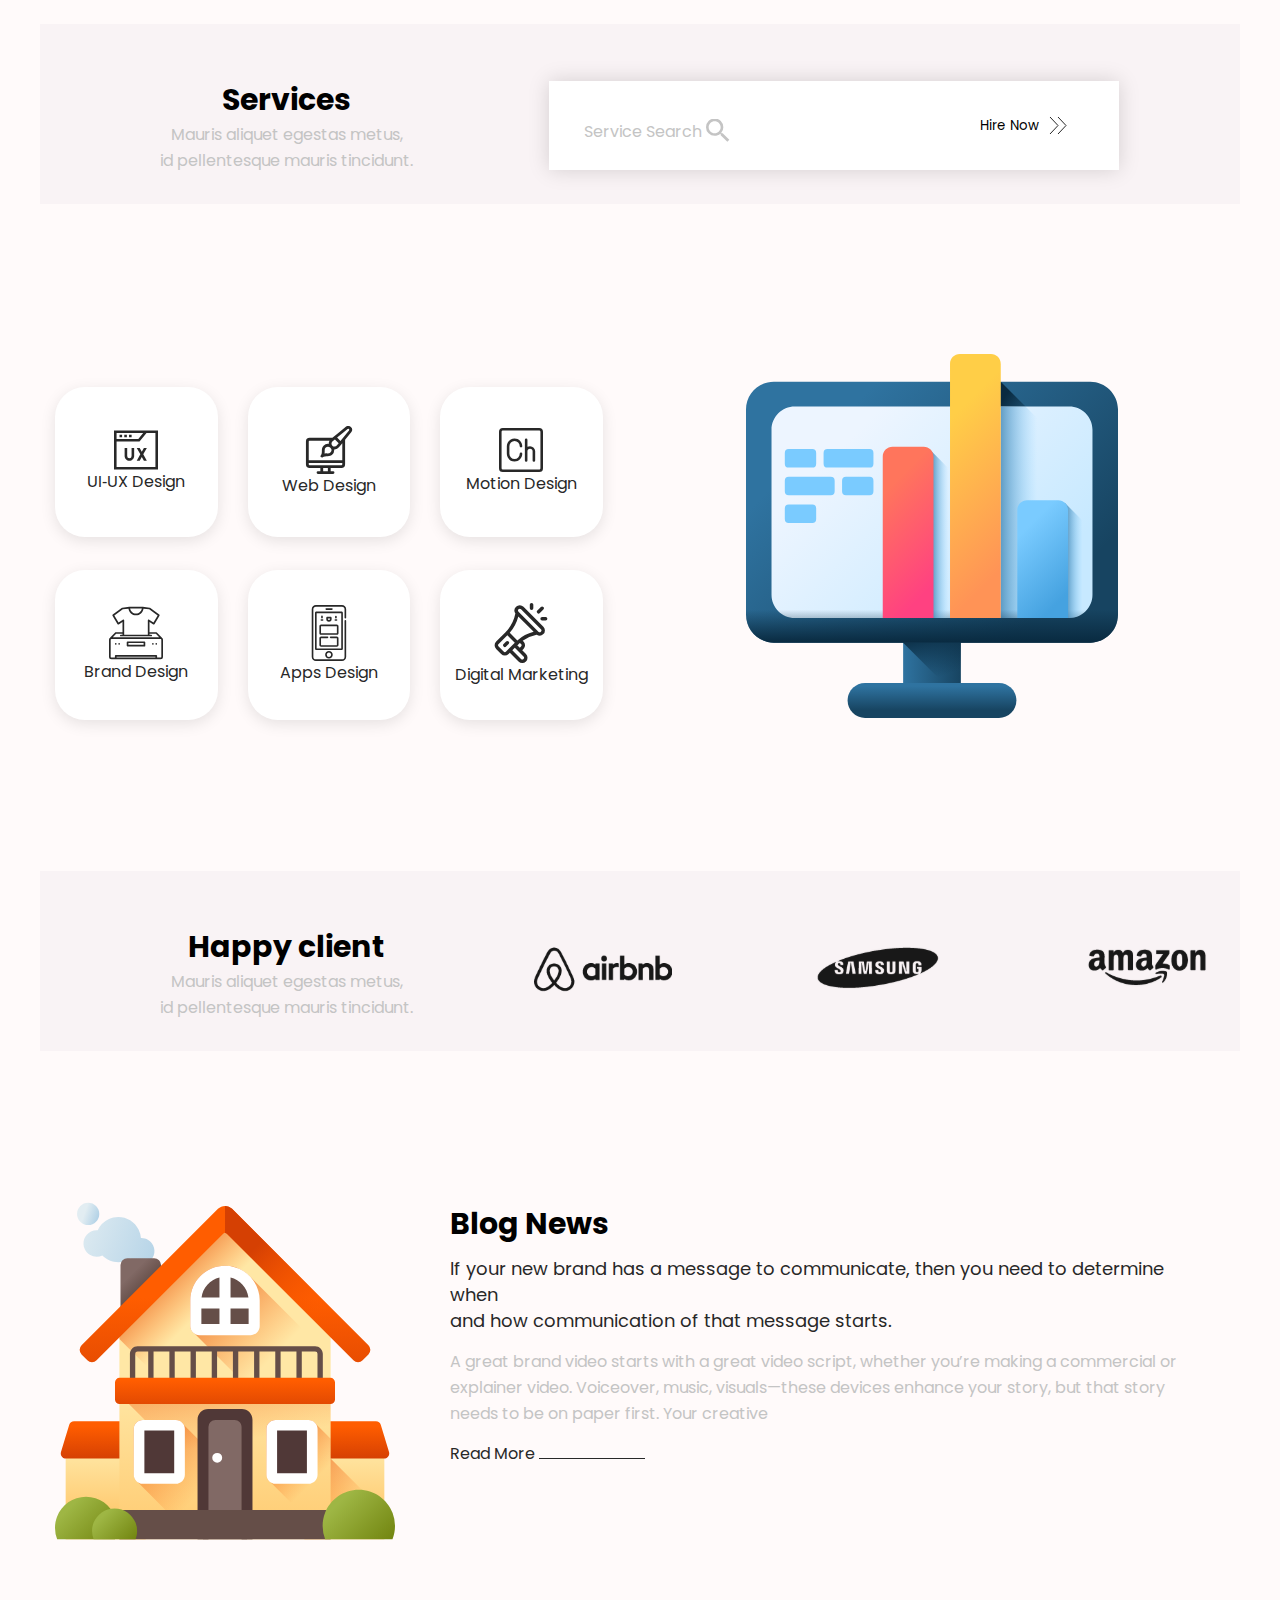
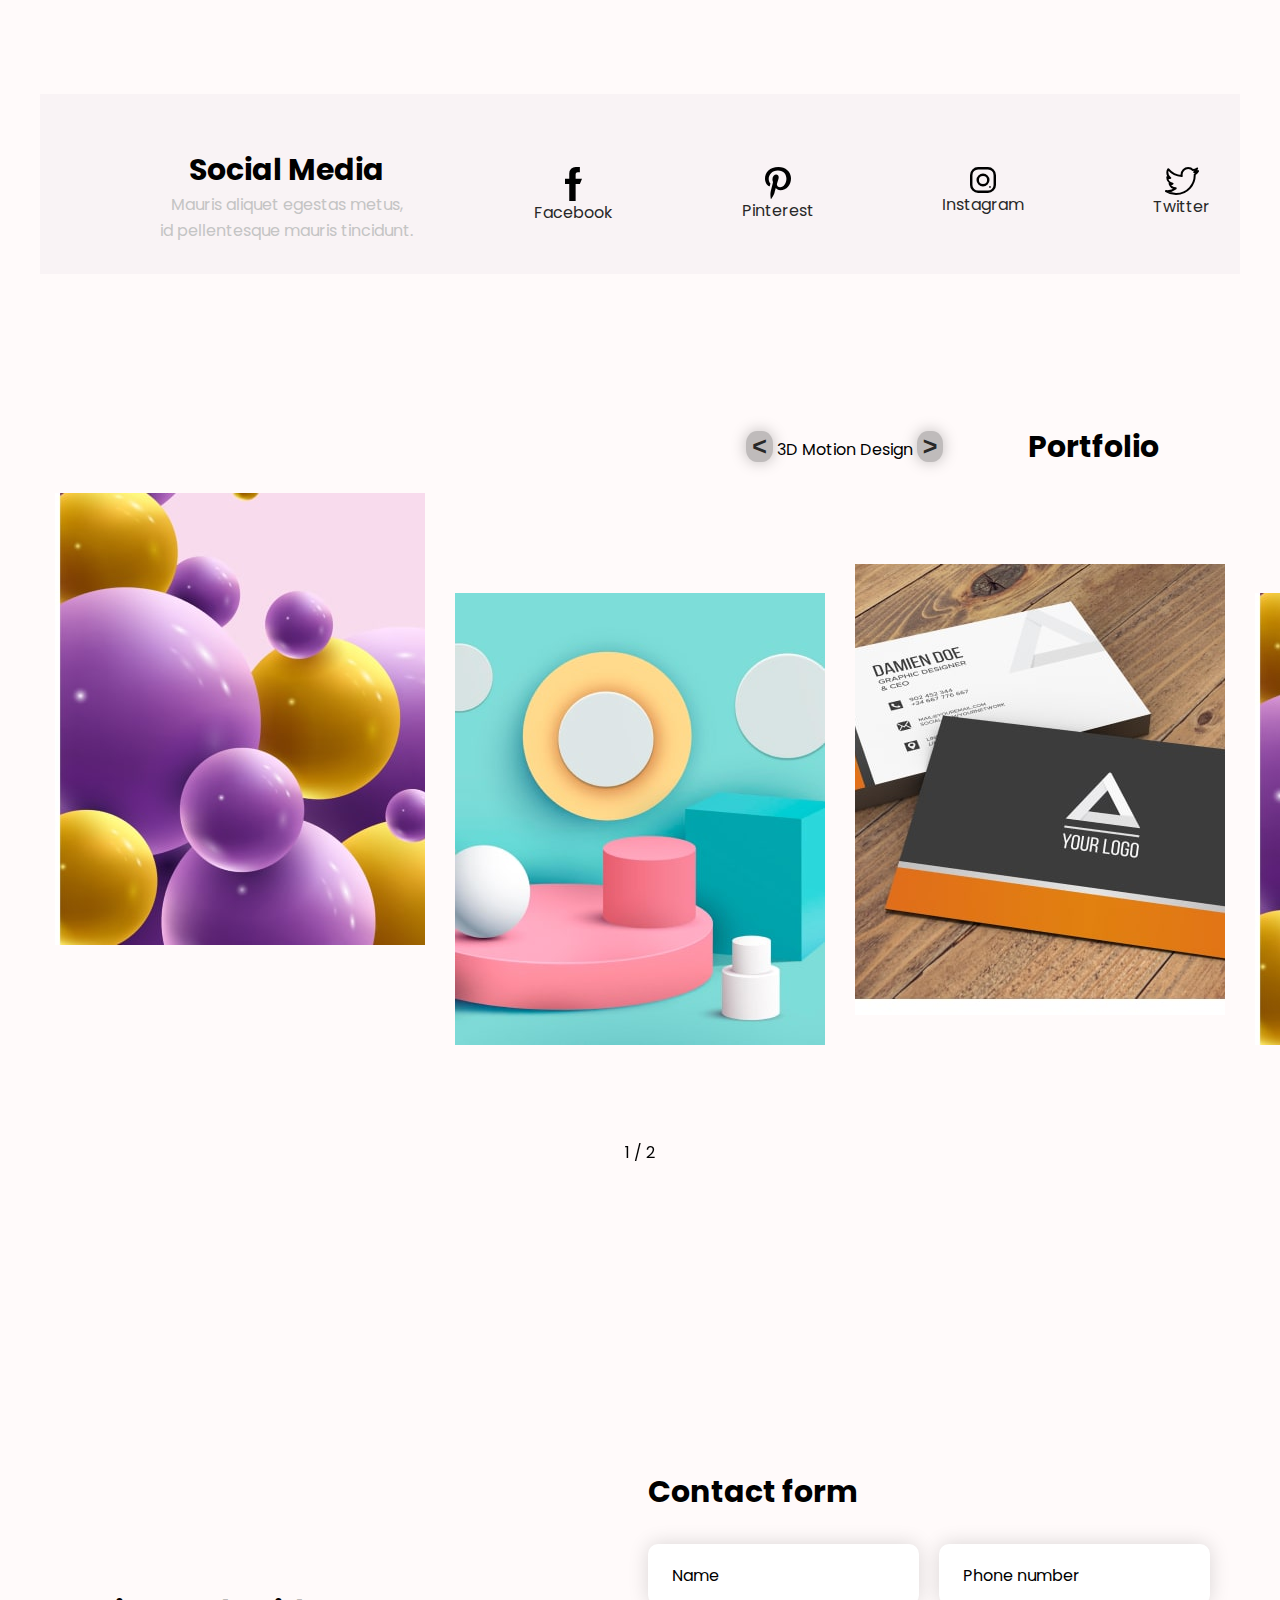
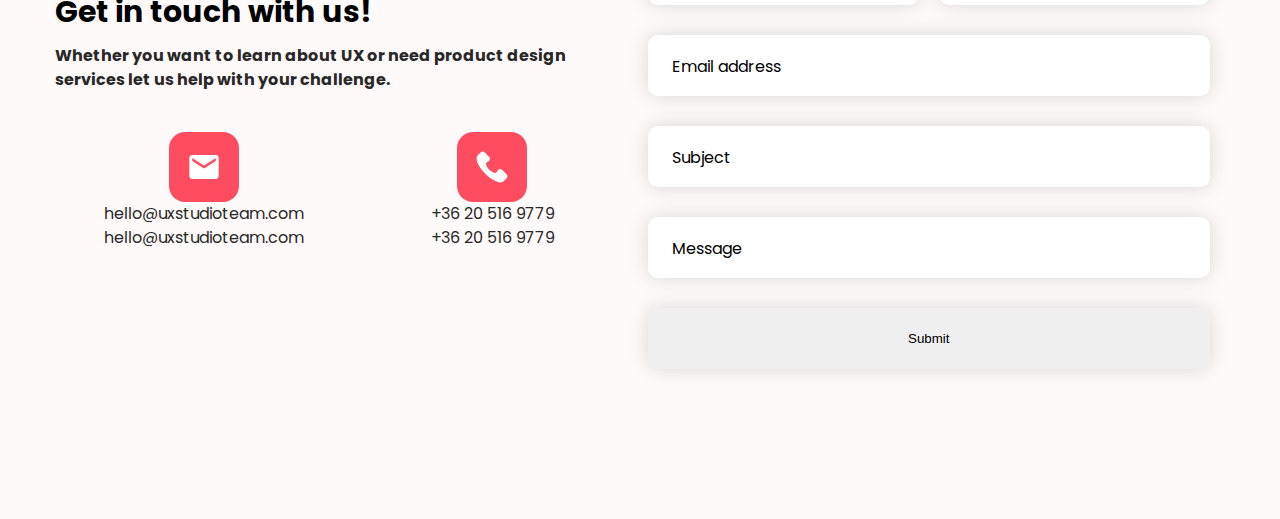
==== commit 5b0c8193: "add animation" ====
--- a/index.html
+++ b/index.html
@@ -6,6 +6,7 @@
     <title>Marsi</title>
     <link href="https://fonts.googleapis.com/css2?family=Poppins:wght@400;700&display=swap" rel="stylesheet">
     <link rel="stylesheet" href="https://unpkg.com/swiper/swiper-bundle.min.css">
+    <link rel="stylesheet" href="https://cdnjs.cloudflare.com/ajax/libs/animate.css/4.1.1/animate.min.css"/>
     <link rel="stylesheet" href="./style/style.css">
 </head> 
 <body>
@@ -55,12 +56,12 @@
     <header class="header">
       <div class="row vertical-center">
         <div class="col-5 col-lg-8">
-          <h1>Hello,I'm <br>Marlon Simon <br><span> UX-UI Designer</span></h1> 
+          <h1 class="animate__animated animate__tada">Hello,I'm <br>Marlon Simon <br><span> UX-UI Designer</span></h1> 
         <div class="resume">
           <a class="resume-link" href="#">Download Resume <span class="line"></span></a>
         </div>
-          <button class="scroll-down-button">
-            <span class="icon"></span>
+          <button class="scroll-down-button ">
+            <span class="icon animate-bounce"></span>
             Scroll Down
           </button>
         </div>  
@@ -69,12 +70,12 @@
         </div>
       </div>
     </header> 
-    <div class="row vertical-center additional-block bg-grey">
-      <div class="col-5 additional-text col-lg-8">
+    <div class="row wrap vertical-center additional-block bg-grey block-margine">
+      <div class="col-5 additional-text col-lg-12">
         <h2>Newsletter</h2>
         <p class="transparency">Mauris aliquet egestas metus,<br> id pellentesque mauris tincidunt.</p>
       </div>
-      <div class="col-7 additional-input">
+      <div class="col-7 additional-input col-lg-12 ">
         <input type="text" id="email" name="email">
         <label for="email">Enter Your mail</label>
         <button>
@@ -83,13 +84,13 @@
       </div>
     </div>
     <section class="section">
-      <div class="row">
-        <div class="col-6">
-          <div class="graph-background">
+      <div class="row wrap">
+        <div class="col-6 col-lg-12 margin-auto">
+          <div class="graph-background wow animate__backInLeft">
             <img src="./img/graph.svg" alt="My best skills illustration">
           </div>
         </div>
-        <div class="col-6">
+        <div class="col-6 col-lg-12 block-margine-h2">
           <h2 class="space-bottom">My Best Skills</h2>
           <p class="small">Lorem ipsum dolor sit amet consectetur adipiscing elit nullam placerat est quis lorem tristique aliquet cras quis tristique felis vitae eleifend sapien.</p>
           <ul class="row skills-list">
@@ -116,12 +117,12 @@
         </div>
       </div>
     </section>
-    <div class="row vertical-center additional-block bg-grey">
-      <div class="col-5 additional-text">
+    <div class="row wrap vertical-center additional-block bg-grey">
+      <div class="col-5 additional-text col-lg-12">
         <h2>Services</h2>
         <p class="transparency">Mauris aliquet egestas metus,<br> id pellentesque mauris tincidunt.</p>
       </div>
-      <div class="col-7 additional-input">
+      <div class="col-7 additional-input col-lg-12">
         <input type="text" id="search" name="search">
         <label for="search">Service Search
           <img src="./img/search-icon.svg"></img>
@@ -132,8 +133,8 @@
       </div>
     </div>
     <section class="section">
-      <div class="row">
-        <div class="col-6">
+      <div class="row wrap">
+        <div class="col-6 col-lg-12">
           <ul class="row wrap list-icon">
             <li class="col-4 icon-background">
               <div>
@@ -173,18 +174,18 @@
             </li>
           </ul>
         </div>
-        <div class="col-5 offset-1">
+        <div class="col-5 offset-1 col-lg-12 margin-auto">
           <img src="./img/monitor-icon.svg" alt="Monitor icon">
         </div>
       </div>
     </section>
-    <div class="row vertical-center additional-block bg-grey">
-      <div class="col-5 additional-text">
+    <div class="row wrap vertical-center additional-block bg-grey">
+      <div class="col-5 additional-text col-lg-12">
         <h2>Happy client</h2>
         <p class="transparency">Mauris aliquet egestas metus,<br> id pellentesque mauris tincidunt.</p>
       </div>
-      <div class="col-7">
-        <ul class="row link-list">
+      <div class="col-7 col-lg-12">
+        <ul class="row wrap link-list">
           <li>
             <div>
               <a href="https://www.airbnb.ru/">
@@ -210,11 +211,11 @@
       </div>
     </div>
     <section class="section">
-      <div class="row">
-        <div class="col-4">
+      <div class="row wrap">
+        <div class="col-4 col-lg-12">
           <img src="./img/house-icon.svg" alt="House-icon">
         </div>
-        <div class="col-8 ">
+        <div class="col-8 col-lg-12">
           <h2 class="space-bottom">Blog News</h2>
           <p class="middle margin-bottom">If your new brand has a message to communicate, then you need to determine when <br> and how communication of that message starts.</p>
           <p class="transparency margin-bottom">A great brand video starts with a great video script, whether you’re making a commercial or <br> explainer video. Voiceover, music, visuals—these devices enhance your story, but that story <br> needs to be on paper first. Your creative  </p>
@@ -224,13 +225,13 @@
         </div>
       </div>
     </section>
-    <div class="row vertical-center additional-block bg-grey">
-      <div class="col-5 additional-text">
+    <div class="row wrap vertical-center additional-block bg-grey">
+      <div class="col-5 additional-text col-lg-12">
         <h2>Social Media </h2>
         <p class="transparency">Mauris aliquet egestas metus,<br> id pellentesque mauris tincidunt.</p>
       </div>
-      <div class="col-7">
-        <ul class="row link-list">
+      <div class="col-7 col-lg-12">
+        <ul class="row wrap link-list">
           <li>
               <a class="media-link" href="https://www.facebook.com/">
                 <img src="./img/facebook.svg" alt="Facebook-icon">
@@ -281,30 +282,10 @@
         <!-- <div class="swiper-button-next"></div>
         <div class="swiper-button-prev"></div> -->
       </div>
-        <!-- <div class="row gallery">
-          <div class="col-4 mt gallery-item">
-            <img class="gallery-image" src="./img/photo-1.jpg" alt="photo-1">
-          </div>
-          <div class="col-4 mt gallery-item">
-            <img class="gallery-image" src="./img/photo-2.jpg" alt="photo-2">
-          </div>
-          <div class="col-4 mt gallery-item">
-            <img class="gallery-image" src="./img/photo-3.jpg" alt="photo-3">
-          </div>
-          <div class="col-4 mt gallery-item">
-            <img class="gallery-image" src="./img/photo-3.jpg" alt="photo-1">
-          </div>
-          <div class="col-4 mt gallery-item">
-            <img class="gallery-image" src="./img/photo-2.jpg" alt="photo-2">
-          </div>
-          <div class="col-4 mt gallery-item">
-            <img class="gallery-image" src="./img/photo-1.jpg" alt="photo-3">
-          </div>
-      </div> -->
   </section>
     <section class="section">
-      <div class="row vertical-center">
-        <div class="col-6">
+      <div class="row wrap vertical-center">
+        <div class="col-6 col-lg-12">
           <h2 class="space-bottom">Get in touch with us!</h2>
           <p class="small-bold">Whether you want to learn about UX or need product design services let us help with your challenge.</p>
           <div class="row contact-list">
@@ -320,7 +301,7 @@
               </a>
           </div>
         </div>
-        <div class="col-6">
+        <div class="col-6 col-lg-12">
           <form action="" class="form-contact">
             <h2>Contact form</h2>
             <div class="row">
@@ -357,6 +338,10 @@
   crossorigin="anonymous">
 </script>
 <script src="https://unpkg.com/swiper/swiper-bundle.min.js"></script>
+<script src="./js/wow.min.js"></script>
+<script>
+new WOW().init();
+</script>
 <script src="./js/main.js"></script>
 </body>
 </html>
--- a/style/style.css
+++ b/style/style.css
@@ -107,6 +107,13 @@
       flex-wrap: wrap;
 }
 
+@media (max-width: 992px) {
+  .row .margin-auto {
+    margin-left: 0 auto;
+    margin-left: 0 auto;
+  }
+}
+
 .col-1, .col-3, .col-4, .col-5, .col-6, .col-7, .col-8 {
   padding: 0 15px;
 }
@@ -140,14 +147,8 @@
 }
 
 @media (max-width: 992px) {
-  .col-lg-1 {
-    width: calc(100% * 1 / 12) !important;
-  }
-}
-
-@media (max-width: 992px) {
-  .col-lg-3 {
-    width: calc(100% * 3 / 12) !important;
+  .col-lg-12 {
+    width: calc(100% * 12 / 12) !important;
   }
 }
 
@@ -158,24 +159,6 @@
 }
 
 @media (max-width: 992px) {
-  .col-lg-5 {
-    width: calc(100% * 5 / 12) !important;
-  }
-}
-
-@media (max-width: 992px) {
-  .col-lg-6 {
-    width: calc(100% * 6 / 12) !important;
-  }
-}
-
-@media (max-width: 992px) {
-  .col-lg-7 {
-    width: calc(100% * 7 / 12) !important;
-  }
-}
-
-@media (max-width: 992px) {
   .col-lg-8 {
     width: calc(100% * 8 / 12) !important;
   }
@@ -191,8 +174,108 @@
   }
 }
 
+@-webkit-keyframes bounce {
+  0% {
+    -webkit-transform: scale(0.8);
+            transform: scale(0.8);
+  }
+  20% {
+    -webkit-transform: scale(1.2);
+            transform: scale(1.2);
+  }
+  38% {
+    -webkit-transform: scale(1);
+            transform: scale(1);
+  }
+  44% {
+    -webkit-transform: scale(1.1);
+            transform: scale(1.1);
+  }
+  100% {
+    -webkit-transform: scale(0.8);
+            transform: scale(0.8);
+  }
+}
+
+@keyframes bounce {
+  0% {
+    -webkit-transform: scale(0.8);
+            transform: scale(0.8);
+  }
+  20% {
+    -webkit-transform: scale(1.2);
+            transform: scale(1.2);
+  }
+  38% {
+    -webkit-transform: scale(1);
+            transform: scale(1);
+  }
+  44% {
+    -webkit-transform: scale(1.1);
+            transform: scale(1.1);
+  }
+  100% {
+    -webkit-transform: scale(0.8);
+            transform: scale(0.8);
+  }
+}
+
+@-webkit-keyframes fadeOut {
+  0% {
+    opacity: 0.5;
+    -webkit-transform: scale(0.2);
+            transform: scale(0.2);
+  }
+  30% {
+    opacity: 1;
+    -webkit-transform: scale(0.2);
+            transform: scale(0.2);
+  }
+  80% {
+    opacity: 1;
+    -webkit-transform: scale(1.7);
+            transform: scale(1.7);
+  }
+  100% {
+    opacity: 0;
+    -webkit-transform: scale(2);
+            transform: scale(2);
+  }
+}
+
+@keyframes fadeOut {
+  0% {
+    opacity: 0.5;
+    -webkit-transform: scale(0.2);
+            transform: scale(0.2);
+  }
+  30% {
+    opacity: 1;
+    -webkit-transform: scale(0.2);
+            transform: scale(0.2);
+  }
+  80% {
+    opacity: 1;
+    -webkit-transform: scale(1.7);
+            transform: scale(1.7);
+  }
+  100% {
+    opacity: 0;
+    -webkit-transform: scale(2);
+            transform: scale(2);
+  }
+}
+
 .text-right {
   text-align: right;
+}
+
+.block-margine {
+  margin-top: 100px;
+}
+
+.block-margine-h2 {
+  margin-top: 57px;
 }
 
 .social {
@@ -303,6 +386,7 @@
 
 .header {
   margin-top: 30px;
+  margin-bottom: 80px;
   min-height: 500px;
   background-image: url("../img/header-bg.svg");
   background-repeat: no-repeat;
@@ -329,6 +413,8 @@
   font-size: 48px;
   font-weight: bold;
   line-height: 72px;
+  margin-top: 36px;
+  margin-bottom: 20px;
 }
 
 .header h1 span {
@@ -336,8 +422,8 @@
 }
 
 .header .header-img {
-  margin-right: -55px;
-  margin-top: -60px;
+  margin-right: -58px;
+  margin-top: -84px;
 }
 
 .menu {
@@ -455,16 +541,43 @@
 }
 
 .scroll-down-button {
+  position: relative;
   -webkit-appearance: none;
      -moz-appearance: none;
           appearance: none;
-  margin-top: 68px;
+  margin-top: 55px;
   padding: 0;
   border: 0;
   background: transparent;
   font-family: inherit;
   font-size: 12px;
   color: #282828;
+  z-index: 1;
+}
+
+.scroll-down-button::after {
+  content: '';
+  position: absolute;
+  width: 57px;
+  height: 57px;
+  top: 0;
+  left: 0;
+  border: 1px solid #FF4C60;
+  border-radius: 50%;
+  z-index: 0;
+  -webkit-animation: fadeOut 1.5s infinite;
+          animation: fadeOut 1.5s infinite;
+}
+
+.scroll-down-button .animate-bounce {
+  -webkit-animation-name: bounce;
+          animation-name: bounce;
+  -webkit-animation-duration: 1.5s;
+          animation-duration: 1.5s;
+  -webkit-animation-iteration-count: infinite;
+          animation-iteration-count: infinite;
+  -webkit-animation-timing-function: ease-in;
+          animation-timing-function: ease-in;
 }
 
 .scroll-down-button .icon {
@@ -571,7 +684,14 @@
   background-position: right center;
 }
 
+@media (max-width: 1200px) {
+  .additional-input button {
+    right: 50px;
+  }
+}
+
 .graph-background {
+  margin-top: 14px;
   max-width: 530px;
   padding: 40px 100px;
   background: radial-gradient(51.33% 49.78% at 49.47% 44.58%, #FDFDFD 0%, #FCE8E6 100%);
@@ -584,7 +704,7 @@
   -webkit-box-pack: justify;
       -ms-flex-pack: justify;
           justify-content: space-between;
-  margin: 36px 0 48px;
+  margin: 56px 0 48px;
 }
 
 .skills-list-item {
